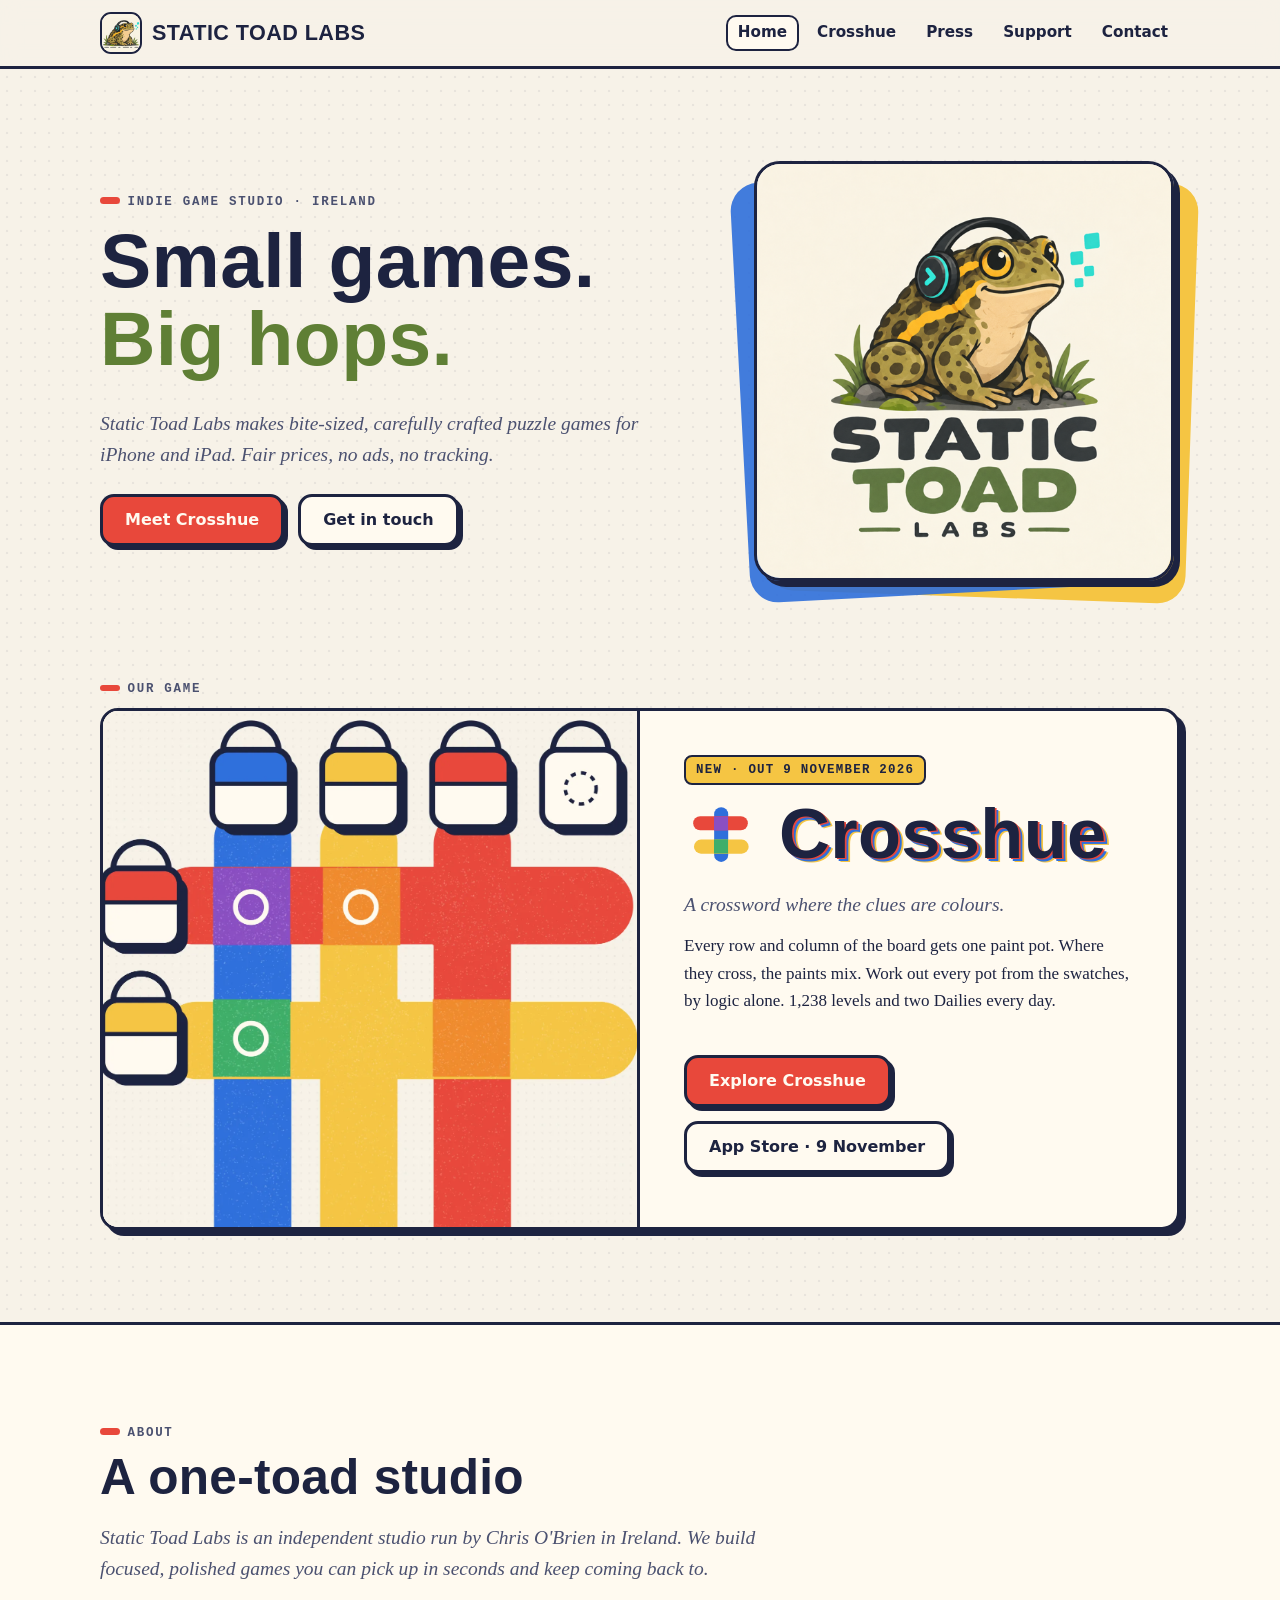
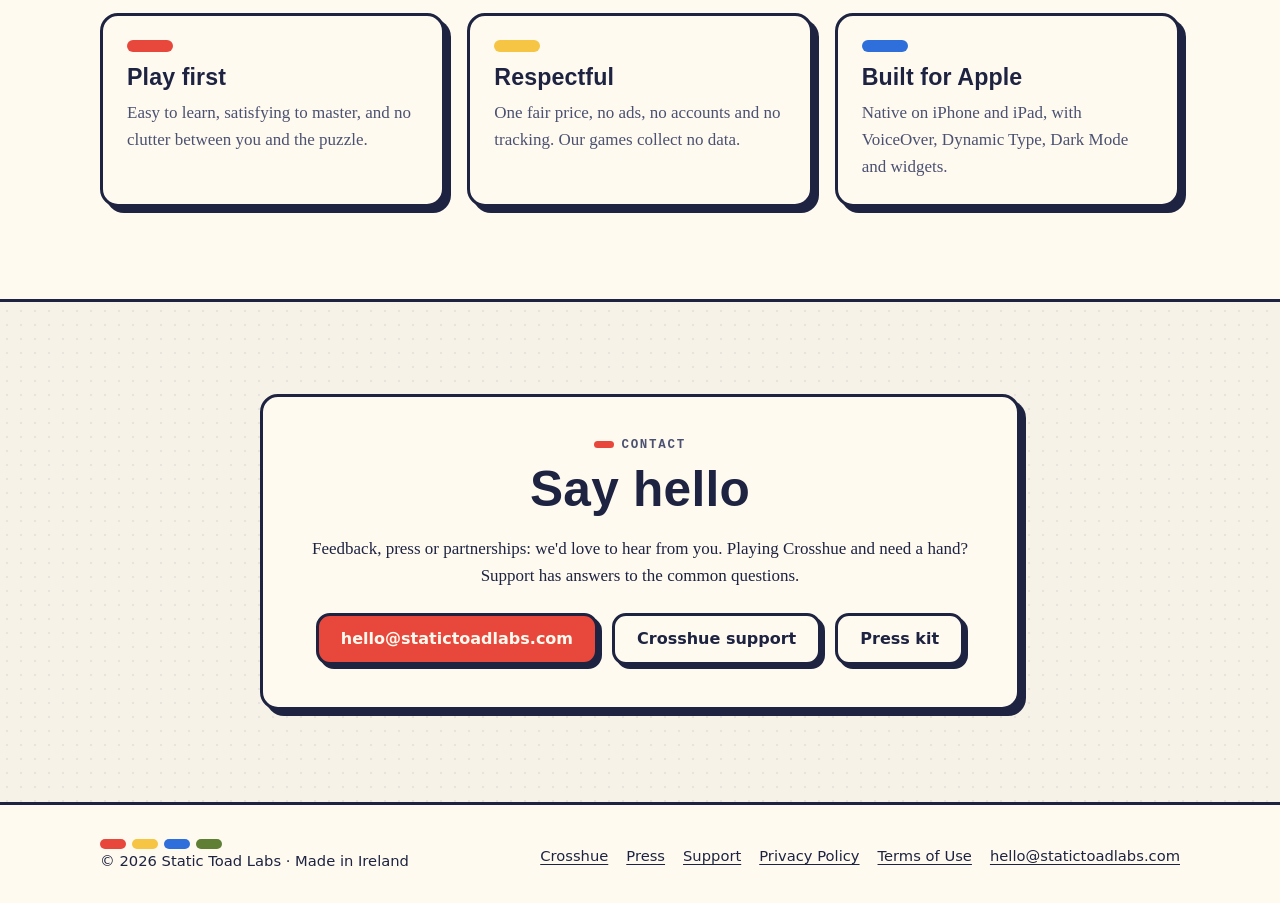
==== index.html @ 6461a708 "Move Crosshue launch date to 9 November 2026. Co-authored-by: Chris O'Brien <Chrisob94@users.noreply" ====
<!doctype html>
<html lang="en-IE">
<head>
<meta charset="utf-8">
<meta name="viewport" content="width=device-width, initial-scale=1">
<title>Static Toad Labs: indie puzzle games from Ireland</title>
<meta name="description" content="Static Toad Labs is an independent iOS game studio from Ireland, making Crosshue, a crossword where the clues are colours.">
<link rel="canonical" href="https://statictoadlabs.com/">
<meta name="theme-color" content="#f7f2e8" media="(prefers-color-scheme: light)">
<meta name="theme-color" content="#181b2c" media="(prefers-color-scheme: dark)">
<meta property="og:type" content="website">
<meta property="og:site_name" content="Static Toad Labs">
<meta property="og:title" content="Static Toad Labs: indie puzzle games from Ireland">
<meta property="og:description" content="Static Toad Labs is an independent iOS game studio from Ireland, making Crosshue, a crossword where the clues are colours.">
<meta property="og:url" content="https://statictoadlabs.com/">
<meta property="og:image" content="https://statictoadlabs.com/assets/img/logo-600.png">
<meta name="twitter:card" content="summary_large_image">
<link rel="icon" href="/favicon.ico" sizes="any">
<link rel="icon" type="image/png" href="/assets/img/favicon-32.png">
<link rel="apple-touch-icon" href="/assets/img/apple-touch-icon.png">
<link rel="stylesheet" href="/assets/site.css">
</head>
<body>
<a class="skip" href="#main">Skip to content</a>
<header class="site-header"><div class="wrap">
<a class="brand" href="/"><img src="/assets/img/icon-512.png" alt="" width="42" height="42">Static Toad Labs</a>
<nav class="nav-links" aria-label="Main"><a href="/" aria-current="page">Home</a><a href="/crosshue/">Crosshue</a><a href="/press/">Press</a><a href="/crosshue/support/">Support</a><a href="/#contact">Contact</a></nav>
<details class="menu"><summary aria-label="Menu">Menu</summary><nav aria-label="Main"><a href="/" aria-current="page">Home</a><a href="/crosshue/">Crosshue</a><a href="/press/">Press</a><a href="/crosshue/support/">Support</a><a href="/#contact">Contact</a></nav></details>
</div></header>
<main id="main">

<section class="hero"><div class="wrap">
<div>
<span class="eyebrow">Indie game studio · Ireland</span>
<h1>Small games.<br><em>Big hops.</em></h1>
<p class="lede">Static Toad Labs makes bite-sized, carefully crafted puzzle games for iPhone and iPad. Fair prices, no ads, no tracking.</p>
<div class="actions"><a class="btn" href="/crosshue/">Meet Crosshue</a><a class="btn alt" href="#contact">Get in touch</a></div>
</div>
<div class="toad-card"><img src="/assets/img/logo-600.png" width="600" height="600" alt="Static Toad Labs logo: a toad wearing headphones"></div>
</div></section>

<section id="games" style="padding-top:0"><div class="wrap">
<span class="eyebrow">Our game</span>
<article class="print feature">
<a class="art" href="/crosshue/" aria-hidden="true" tabindex="-1"><picture><source srcset="/crosshue/img/header.webp" type="image/webp"><img src="/crosshue/img/header.jpg" width="2400" height="1350" alt="" loading="lazy"></picture></a>
<div class="body">
<span class="pill">New · Out 9 November 2026</span>
<h2 class="lockup"><svg class="mark" viewBox="0 0 100 100" aria-hidden="true"><rect x="40.8" y="12.5" width="19" height="74" rx="9.5" fill="#2f6fdb"/><rect x="12.4" y="24.6" width="74" height="19" rx="9.5" fill="#e8483b"/><rect x="13.5" y="56.3" width="74" height="19" rx="9.5" fill="#f5c543"/><rect x="40.6" y="24.9" width="19" height="19" fill="#8a4fc2"/><rect x="40.6" y="56" width="19" height="19" fill="#3fae6a"/></svg><span class="wordmark">Crosshue</span></h2>
<p class="lede" style="margin-bottom:.6em">A crossword where the clues are colours.</p>
<p>Every row and column of the board gets one paint pot. Where they cross, the paints mix. Work out every pot from the swatches, by logic alone. 1,238 levels and two Dailies every day.</p>
<div class="actions"><a class="btn" href="/crosshue/">Explore Crosshue</a><span class="btn store soon" data-appstore>App Store · 9 November</span></div>
</div>
</article>
</div></section>

<section id="about" style="background:var(--sheet);border-block:3px solid var(--line)"><div class="wrap">
<span class="eyebrow">About</span>
<h2>A one-toad studio</h2>
<p class="lede">Static Toad Labs is an independent studio run by Chris O'Brien in Ireland. We build focused, polished games you can pick up in seconds and keep coming back to.</p>
<div class="cards">
<div class="print"><div class="chip" style="background:var(--red)"></div><h3>Play first</h3><p>Easy to learn, satisfying to master, and no clutter between you and the puzzle.</p></div>
<div class="print"><div class="chip" style="background:var(--yellow)"></div><h3>Respectful</h3><p>One fair price, no ads, no accounts and no tracking. Our games collect no data.</p></div>
<div class="print"><div class="chip" style="background:var(--blue)"></div><h3>Built for Apple</h3><p>Native on iPhone and iPad, with VoiceOver, Dynamic Type, Dark Mode and widgets.</p></div>
</div>
</div></section>

<section class="contact" id="contact"><div class="wrap">
<div class="print pad">
<span class="eyebrow">Contact</span>
<h2>Say hello</h2>
<p>Feedback, press or partnerships: we'd love to hear from you. Playing Crosshue and need a hand? Support has answers to the common questions.</p>
<div class="actions"><a class="btn" href="mailto:hello@statictoadlabs.com">hello@statictoadlabs.com</a><a class="btn alt" href="/crosshue/support/">Crosshue support</a><a class="btn alt" href="/press/">Press kit</a></div>
</div>
</div></section>

</main>
<footer class="site-footer"><div class="wrap">
<div><div class="plates" aria-hidden="true"><span style="background:#e8483b"></span><span style="background:#f5c543"></span><span style="background:#2f6fdb"></span><span style="background:#5f7f35"></span></div>
&copy; <span data-year>2026</span> Static Toad Labs &middot; Made in Ireland</div>
<nav aria-label="Footer"><a href="/crosshue/">Crosshue</a><a href="/press/">Press</a><a href="/crosshue/support/">Support</a><a href="/privacy.html">Privacy Policy</a><a href="/terms.html">Terms of Use</a><a href="mailto:hello@statictoadlabs.com">hello@statictoadlabs.com</a></nav>
</div></footer>
<script src="/assets/site.js" defer></script>
</body>
</html>
---- assets/site.css ----
/* Static Toad Labs: one stylesheet for every page.
   A riso print: cream paper with a halftone screen, ink outlines, hard offset shadows, and colour plates
   (Crosshue's red, yellow and blue, plus the toad's green) a little out of register. Night paper follows the
   device's dark mode. No web fonts: Apple devices get Futura Condensed and Charter (the faces Crosshue uses);
   everything else falls back to its own condensed sans and serif. */

:root {
  --paper: #f7f2e8; --sheet: #fffaf0; --text: #1d2340; --muted: #4b5170; --line: #1d2340; --dot: rgba(29, 35, 64, .07);
  --red: #e8483b; --red-text: #c0352a; --yellow: #f5c543; --blue: #2f6fdb; --green: #3fae6a; --purple: #8a4fc2; --orange: #f08a2c;
  --toad: #5f7f35;
  --display: "Futura-CondensedExtraBold", "Futura Condensed ExtraBold", "Avenir Next Condensed", "Roboto Condensed", "Arial Narrow", sans-serif;
  --serif: Charter, "Bitstream Charter", "Sitka Text", Cambria, Georgia, serif;
  --sans: system-ui, -apple-system, "Segoe UI", Roboto, sans-serif;
  --mono: ui-monospace, "SF Mono", Menlo, Consolas, monospace;
  --r: 18px; --shadow: 6px 6px 0 var(--line);
  color-scheme: light dark;
}
@media (prefers-color-scheme: dark) {
  :root {
    --paper: #181b2c; --sheet: #23283f; --text: #eee6d3; --muted: #b9b3a3; --line: #070914; --dot: rgba(238, 230, 211, .05);
    --red-text: #ff7e70; --toad: #9cc46a;
  }
}

* { box-sizing: border-box; }
html { scroll-behavior: smooth; -webkit-text-size-adjust: 100%; }
@media (prefers-reduced-motion: reduce) { html { scroll-behavior: auto; } *, *::before, *::after { transition: none !important; animation: none !important; } }
body {
  margin: 0; min-height: 100vh; display: flex; flex-direction: column;
  background-color: var(--paper);
  background-image: radial-gradient(var(--dot) 1.3px, transparent 1.6px); background-size: 14px 14px;
  color: var(--text); font: 17px/1.6 var(--serif);
}
main { flex: 1; }
img { max-width: 100%; height: auto; display: block; }
a { color: var(--red-text); text-underline-offset: .18em; }
a:hover { text-decoration-thickness: 2px; }
:focus-visible { outline: 3px solid var(--blue); outline-offset: 3px; border-radius: 6px; }
.wrap { max-width: 1120px; margin: 0 auto; padding: 0 20px; }
.narrow { max-width: 760px; }

h1, h2, h3 { font-family: var(--display); font-weight: 800; font-stretch: condensed; line-height: 1.02; margin: 0 0 .4em; letter-spacing: .005em; }
h1 { font-size: clamp(2.6rem, 7vw, 4.8rem); }
h2 { font-size: clamp(2rem, 4.6vw, 3.1rem); }
h3 { font-size: 1.55rem; }
p { margin: 0 0 1em; }
.lede { font-size: 1.22rem; font-style: italic; color: var(--muted); max-width: 36em; }
.eyebrow { display: inline-block; font: 700 .78rem/1 var(--mono); letter-spacing: .14em; text-transform: uppercase; color: var(--muted); margin-bottom: 1em; }
.eyebrow::before { content: ""; display: inline-block; width: 1.6em; height: .55em; margin-right: .6em; background: var(--red); border-radius: 99px; vertical-align: .05em; }
.slug { font: 600 .8rem/1.4 var(--mono); letter-spacing: .06em; text-transform: uppercase; color: var(--muted); }

/* The wordmark, set as Crosshue's title screen sets it: ink over red, blue and yellow plates out of register. */
.wordmark { font-family: var(--display); font-weight: 800; font-stretch: condensed; color: var(--text); line-height: .95;
  text-shadow: .025em .02em 0 var(--red), .05em .04em 0 var(--blue), .075em .06em 0 var(--yellow); }
.lockup { display: flex; align-items: center; gap: .3em; font-size: clamp(3.2rem, 11vw, 6.4rem); margin: 0 0 .25em; }
.lockup .mark { width: 1.05em; height: 1.05em; flex: none; }

/* Header and navigation (a <details> menu on phones, so it needs no script). */
.site-header { position: sticky; top: 0; z-index: 20; background: color-mix(in srgb, var(--paper) 90%, transparent);
  backdrop-filter: blur(10px); -webkit-backdrop-filter: blur(10px); border-bottom: 3px solid var(--line); }
.site-header .wrap { display: flex; align-items: center; justify-content: space-between; min-height: 66px; gap: 16px; }
.brand { display: flex; align-items: center; gap: 10px; color: var(--text); text-decoration: none; font: 800 1.35rem/1 var(--display); font-stretch: condensed; letter-spacing: .02em; text-transform: uppercase; }
.brand img { width: 42px; height: 42px; border-radius: 11px; border: 2px solid var(--line); }
.nav-links { display: flex; gap: 6px; }
.nav-links a { color: var(--text); text-decoration: none; font: 600 .95rem/1 var(--sans); padding: 10px 12px; border-radius: 10px; }
.nav-links a:hover, .nav-links a[aria-current="page"] { background: var(--sheet); box-shadow: inset 0 0 0 2px var(--line); }
.menu { display: none; }
@media (max-width: 760px) {
  .nav-links { display: none; }
  .menu { display: block; position: relative; }
  .menu summary { list-style: none; cursor: pointer; font: 700 .9rem/1 var(--sans); padding: 10px 14px; border: 2px solid var(--line); border-radius: 10px; background: var(--sheet); }
  .menu summary::-webkit-details-marker { display: none; }
  .menu[open] summary { background: var(--yellow); color: #1d2340; }
  .menu nav { position: absolute; right: 0; top: calc(100% + 10px); display: grid; min-width: 210px; padding: 8px;
    background: var(--sheet); border: 3px solid var(--line); border-radius: 14px; box-shadow: var(--shadow); }
  .menu nav a { color: var(--text); text-decoration: none; font: 600 1rem/1 var(--sans); padding: 13px 12px; border-radius: 8px; }
  .menu nav a:hover { background: var(--paper); }
}

/* Buttons. */
.btn { display: inline-flex; align-items: center; gap: .5em; font: 700 1rem/1 var(--sans); text-decoration: none; color: #fffaf0;
  background: var(--red); border: 3px solid var(--line); border-radius: 14px; padding: 15px 22px; box-shadow: 4px 4px 0 var(--line);
  transition: transform .12s, box-shadow .12s; }
.btn:hover { transform: translate(-2px, -2px); box-shadow: 6px 6px 0 var(--line); text-decoration: none; }
.btn:active { transform: translate(2px, 2px); box-shadow: 2px 2px 0 var(--line); }
.btn.alt { background: var(--sheet); color: var(--text); }
.btn.store { background: #000; color: #fff; }
.btn.store.soon { background: var(--sheet); color: var(--text); cursor: default; }
.btn.store.soon:hover { transform: none; box-shadow: 4px 4px 0 var(--line); }
.actions { display: flex; flex-wrap: wrap; gap: 14px; margin: 1.4em 0 .6em; }
.fine { font: .9rem/1.5 var(--sans); color: var(--muted); }

/* Printed cards. */
.print { background: var(--sheet); border: 3px solid var(--line); border-radius: var(--r); box-shadow: var(--shadow); }
.pad { padding: clamp(20px, 3vw, 32px); }
section { padding: clamp(48px, 8vw, 92px) 0; }
.band { height: 22px; border-radius: 99px; margin: 0; }

/* Home: hero. */
.hero .wrap { display: grid; grid-template-columns: 1.15fr .85fr; gap: clamp(28px, 5vw, 64px); align-items: center; }
.hero h1 em { font-style: normal; color: var(--toad); }
.toad-card { position: relative; justify-self: center; width: min(100%, 420px); }
.toad-card::before, .toad-card::after { content: ""; position: absolute; inset: 0; border-radius: 28px; z-index: -1; }
.toad-card::before { background: var(--yellow); transform: translate(18px, 16px) rotate(2deg); }
.toad-card::after { background: var(--blue); transform: translate(-14px, 12px) rotate(-3deg); opacity: .9; }
.toad-card img { border-radius: 26px; border: 3px solid var(--line); box-shadow: var(--shadow); }
@media (max-width: 820px) { .hero .wrap { grid-template-columns: 1fr; } .toad-card { width: min(78%, 360px); } }

/* Home: the featured game. */
.feature { overflow: hidden; display: grid; grid-template-columns: 1fr 1fr; }
.feature .art { background: #f7f2e8; border-right: 3px solid var(--line); }
.feature .art img { width: 100%; height: 100%; object-fit: cover; object-position: 50% 30%; aspect-ratio: 16 / 11; }
.feature .body { padding: clamp(24px, 4vw, 44px); display: flex; flex-direction: column; justify-content: center; }
.feature .lockup { font-size: clamp(2.8rem, 6vw, 4.4rem); }
.pill { display: inline-block; font: 700 .78rem/1 var(--mono); letter-spacing: .1em; text-transform: uppercase; padding: 7px 10px;
  background: var(--yellow); color: #1d2340; border: 2px solid var(--line); border-radius: 8px; margin-bottom: 1em; align-self: flex-start; }
@media (max-width: 820px) { .feature { grid-template-columns: 1fr; } .feature .art { border-right: 0; border-bottom: 3px solid var(--line); } }

.cards { display: grid; grid-template-columns: repeat(3, 1fr); gap: 22px; margin-top: 28px; }
.cards .print { padding: 24px; }
.cards h3 { font-size: 1.45rem; }
.cards p { margin: 0; color: var(--muted); }
.cards .chip { width: 46px; height: 12px; border-radius: 99px; margin-bottom: 14px; }
@media (max-width: 820px) { .cards { grid-template-columns: 1fr; } }

.contact { text-align: center; }
.contact .print { max-width: 760px; margin: 0 auto; }
.contact .actions { justify-content: center; }

/* Crosshue page. */
.game-hero { padding-bottom: 24px; }
.game-hero .tagline { font: italic 1.5rem/1.35 var(--serif); margin: 0 0 .3em; }
.phones-art { margin-top: 26px; overflow: hidden; }
.phones-art img { width: 100%; aspect-ratio: 16 / 9; object-fit: cover; }
.steps { display: grid; grid-template-columns: repeat(3, 1fr); gap: 22px; counter-reset: step; margin-top: 30px; }
.steps .print { padding: 24px; position: relative; }
.steps .print::before { counter-increment: step; content: counter(step); position: absolute; top: -18px; left: 20px; width: 36px; height: 36px;
  display: grid; place-items: center; font: 800 1.2rem/1 var(--display); background: var(--yellow); color: #1d2340; border: 3px solid var(--line); border-radius: 50%; }
.steps svg { width: 100%; height: 120px; margin: 6px 0 12px; }
@media (max-width: 820px) { .steps { grid-template-columns: 1fr; gap: 34px; } }
.mixes { display: flex; flex-wrap: wrap; gap: 10px; margin: 16px 0 0; padding: 0; list-style: none; }
.mixes li { display: inline-flex; align-items: center; gap: 6px; font: 600 .85rem/1 var(--sans); padding: 8px 12px; background: var(--sheet); border: 2px solid var(--line); border-radius: 99px; }
.dot { width: 14px; height: 14px; border-radius: 50%; border: 2px solid var(--line); display: inline-block; }
.sq { width: 14px; height: 14px; border-radius: 3px; border: 2px solid var(--line); display: inline-block; }

.gallery { display: grid; grid-auto-flow: column; grid-auto-columns: clamp(200px, 26vw, 250px); gap: 22px; overflow-x: auto;
  scroll-snap-type: x mandatory; padding: 6px 20px 26px; margin: 26px auto 0; max-width: 1120px; scrollbar-width: thin; }
.gallery figure { margin: 0; scroll-snap-align: center; }
.phone { border: 5px solid var(--line); border-radius: 30px; overflow: hidden; background: var(--line); box-shadow: 5px 5px 0 color-mix(in srgb, var(--line) 35%, transparent); }
.phone img { width: 100%; aspect-ratio: 1320 / 2868; object-fit: cover; }
.gallery figcaption { font: 600 .9rem/1.4 var(--sans); margin-top: 12px; color: var(--muted); }
.gallery figcaption b { display: block; color: var(--text); }

.split { display: grid; grid-template-columns: 1fr 1fr; gap: clamp(28px, 5vw, 60px); align-items: center; }
.split.flip > :first-child { order: 2; }
.split .phone { max-width: 290px; justify-self: center; transform: rotate(-2deg); }
.split.flip .phone { transform: rotate(2deg); }
@media (max-width: 820px) { .split { grid-template-columns: 1fr; } .split.flip > :first-child { order: 0; } .split .phone { max-width: 240px; } }
.ticks { list-style: none; padding: 0; margin: 0; }
.ticks li { position: relative; padding-left: 34px; margin: 0 0 .7em; }
.ticks li::before { content: ""; position: absolute; left: 0; top: .28em; width: 20px; height: 20px; border-radius: 50%; border: 3px solid var(--line); background: var(--green); }
.ticks li:nth-child(3n+2)::before { background: var(--blue); }
.ticks li:nth-child(3n)::before { background: var(--yellow); }

.worlds { display: flex; flex-wrap: wrap; gap: 8px; margin: 14px 0 22px; padding: 0; list-style: none; }
.worlds li { font: 600 .85rem/1 var(--sans); padding: 8px 11px; background: var(--sheet); border: 2px solid var(--line); border-radius: 9px; }
.worlds li:nth-child(4n+1) { box-shadow: inset 0 -4px 0 var(--red); }
.worlds li:nth-child(4n+2) { box-shadow: inset 0 -4px 0 var(--yellow); }
.worlds li:nth-child(4n+3) { box-shadow: inset 0 -4px 0 var(--blue); }
.worlds li:nth-child(4n) { box-shadow: inset 0 -4px 0 var(--green); }

.plans { display: grid; grid-template-columns: 1fr 1fr; gap: 24px; margin-top: 28px; }
.plans .print { padding: 28px; }
.plans .price { font: 800 2.6rem/1 var(--display); margin: .1em 0 .3em; }
.plans .pro { background: color-mix(in srgb, var(--yellow) 22%, var(--sheet)); }
@media (max-width: 820px) { .plans { grid-template-columns: 1fr; } }

/* FAQ (support and the game page). */
.faq details { background: var(--sheet); border: 3px solid var(--line); border-radius: 14px; margin: 0 0 14px; box-shadow: 4px 4px 0 var(--line); }
.faq summary { cursor: pointer; list-style: none; padding: 18px 52px 18px 20px; font: 700 1.05rem/1.35 var(--sans); position: relative; }
.faq summary::-webkit-details-marker { display: none; }
.faq summary::after { content: "+"; position: absolute; right: 18px; top: 50%; transform: translateY(-50%); width: 26px; height: 26px; display: grid; place-items: center;
  font: 800 1.1rem/1 var(--sans); border: 2px solid var(--line); border-radius: 50%; background: var(--yellow); color: #1d2340; }
.faq details[open] summary::after { content: "–"; background: var(--blue); color: #fff; }
.faq details > div { padding: 0 20px 18px; }
.faq details > div p:last-child { margin: 0; }

/* Legal and press: readable long text. */
.doc { padding-top: clamp(36px, 6vw, 64px); }
.doc h1 { font-size: clamp(2.4rem, 6vw, 3.6rem); }
.doc h2 { font-size: 1.7rem; margin-top: 1.6em; }
.doc table { width: 100%; border-collapse: collapse; margin: 1em 0 1.6em; font: .92rem/1.45 var(--sans); background: var(--sheet); border: 3px solid var(--line); border-radius: 12px; overflow: hidden; display: block; overflow-x: auto; }
.doc th, .doc td { text-align: left; vertical-align: top; padding: 10px 12px; border-bottom: 1px solid color-mix(in srgb, var(--line) 25%, transparent); }
.doc th { background: color-mix(in srgb, var(--yellow) 30%, var(--sheet)); }
.doc li { margin-bottom: .5em; }
.facts { display: grid; grid-template-columns: max-content 1fr; gap: 0; margin: 0; font: .98rem/1.45 var(--sans); }
.facts dt, .facts dd { margin: 0; padding: 11px 14px; border-bottom: 1px solid color-mix(in srgb, var(--line) 22%, transparent); }
.facts dt { font-weight: 700; }
@media (max-width: 560px) { .facts { grid-template-columns: 1fr; } .facts dt { border-bottom: 0; padding-bottom: 0; } }
.assets { display: grid; grid-template-columns: repeat(auto-fill, minmax(220px, 1fr)); gap: 20px; margin: 22px 0; }
.assets figure { margin: 0; }
.assets .thumb { aspect-ratio: 4 / 3; display: grid; place-items: center; background: #f7f2e8; border: 3px solid var(--line); border-radius: 14px; overflow: hidden; padding: 14px; }
.assets .thumb img { max-height: 100%; object-fit: contain; }
.assets figcaption { font: .88rem/1.4 var(--sans); margin-top: 8px; }
blockquote { margin: 0 0 1.2em; padding: 16px 20px; background: var(--sheet); border-left: 8px solid var(--red); border-radius: 0 12px 12px 0; }

/* 404. */
.lost { text-align: center; padding: 14vh 0; }
.lost .blank { width: 180px; height: 180px; margin: 0 auto 28px; border: 3px dashed var(--line); border-radius: 26px; display: grid; place-items: center; font: 800 4rem/1 var(--display); }

/* Footer. */
.site-footer { border-top: 3px solid var(--line); background: var(--sheet); padding: 34px 0; font: .92rem/1.6 var(--sans); }
.site-footer .wrap { display: flex; flex-wrap: wrap; gap: 14px 28px; justify-content: space-between; align-items: center; }
.site-footer nav { display: flex; flex-wrap: wrap; gap: 6px 18px; }
.site-footer a { color: var(--text); }
.plates { display: flex; gap: 6px; }
.plates span { width: 26px; height: 10px; border-radius: 99px; }
.skip { position: absolute; left: -999px; }
.skip:focus { left: 12px; top: 12px; z-index: 50; background: var(--sheet); padding: 10px 14px; border: 3px solid var(--line); border-radius: 10px; }
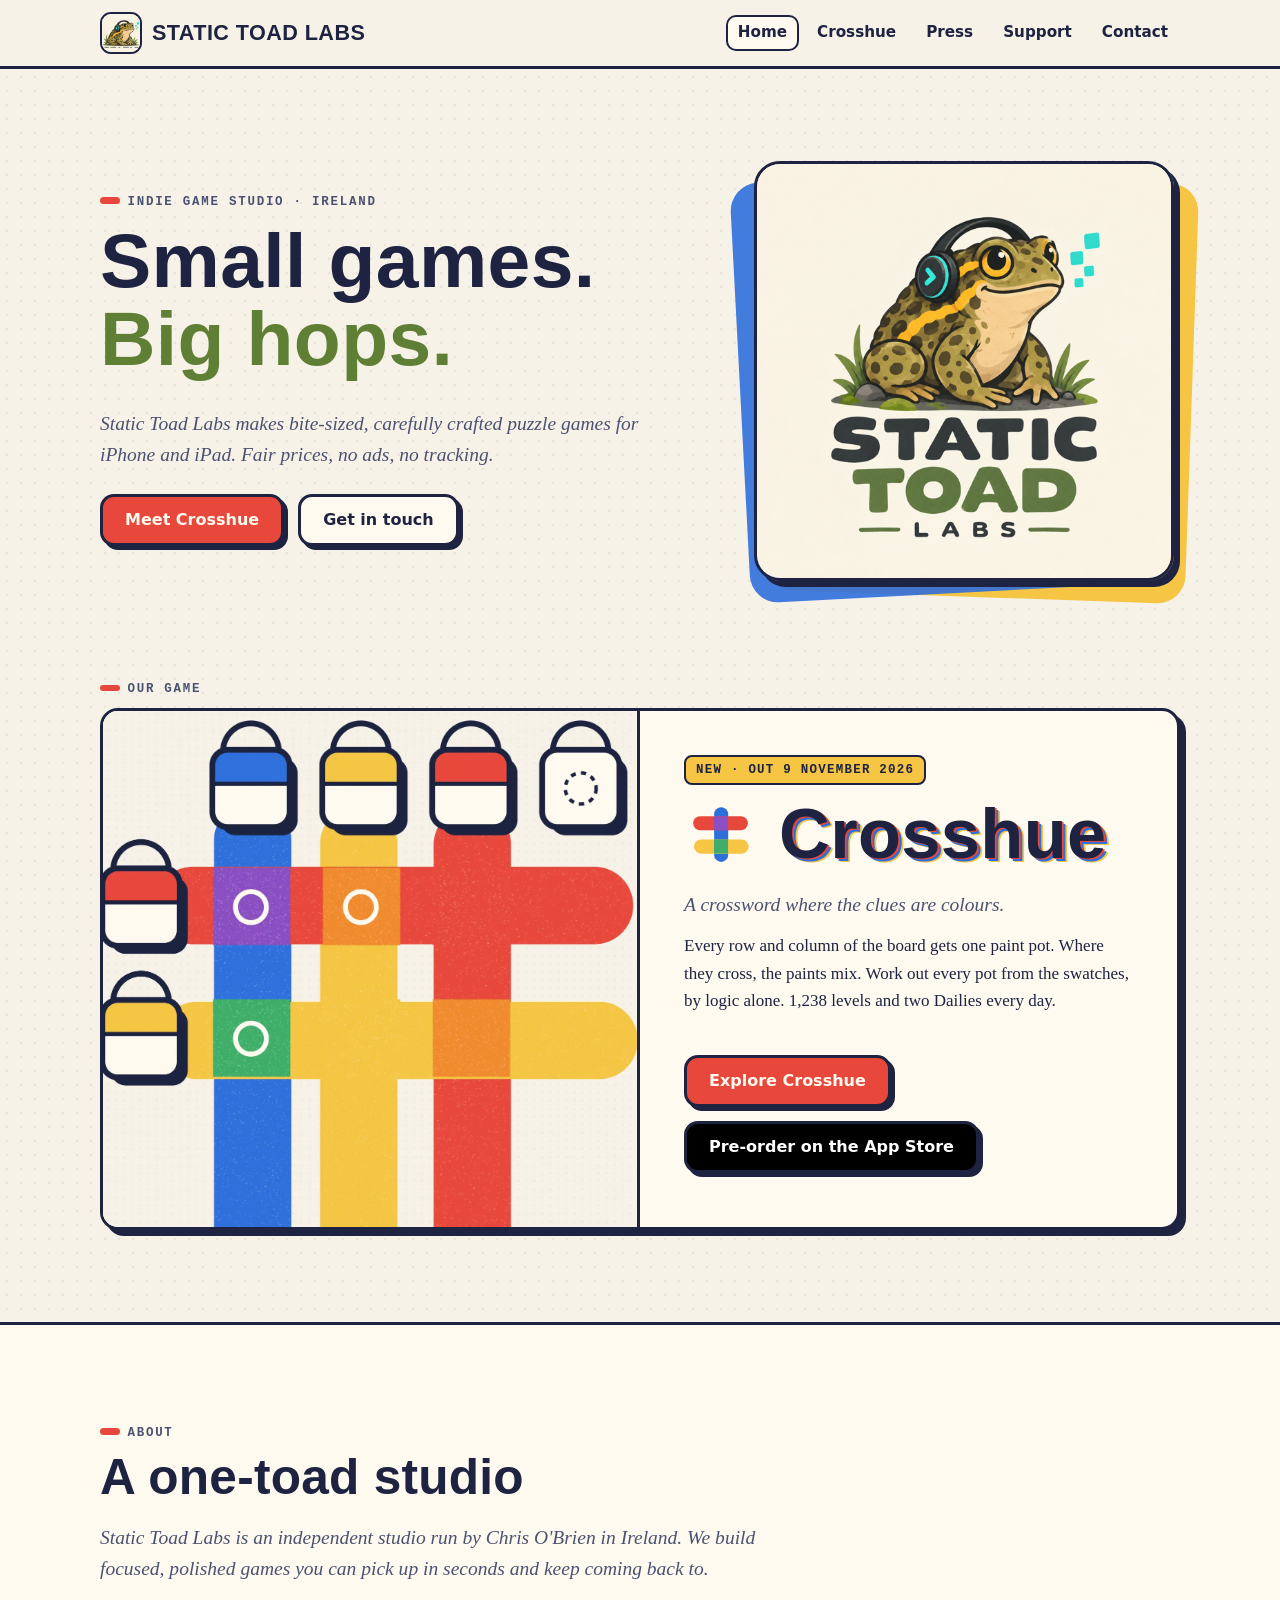
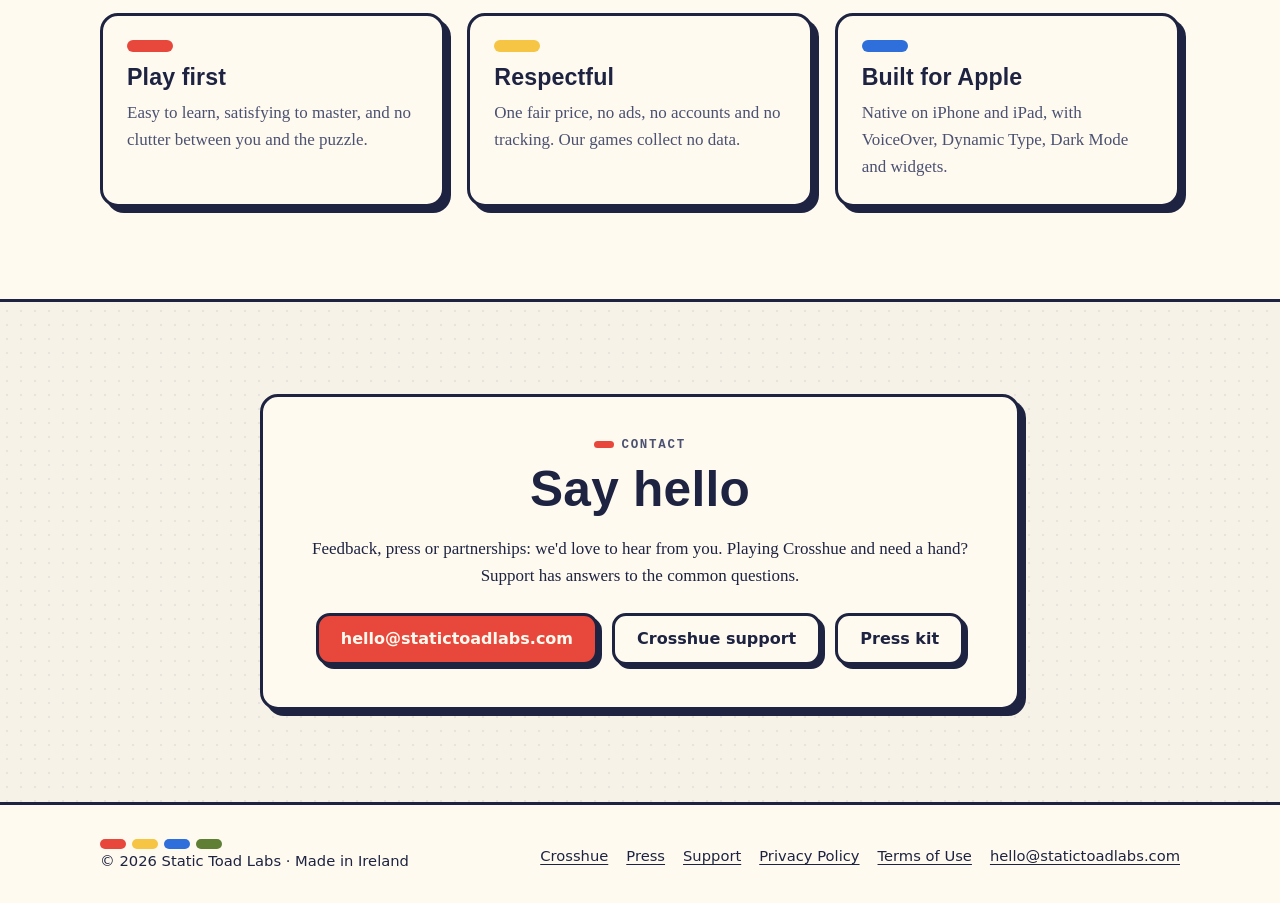
==== commit ac7b6f5e: "Link Crosshue pre-order buttons to the App Store. The homepage, game page and press kit now point at" ====
--- a/index.html
+++ b/index.html
@@ -48,7 +48,7 @@
 <h2 class="lockup"><svg class="mark" viewBox="0 0 100 100" aria-hidden="true"><rect x="40.8" y="12.5" width="19" height="74" rx="9.5" fill="#2f6fdb"/><rect x="12.4" y="24.6" width="74" height="19" rx="9.5" fill="#e8483b"/><rect x="13.5" y="56.3" width="74" height="19" rx="9.5" fill="#f5c543"/><rect x="40.6" y="24.9" width="19" height="19" fill="#8a4fc2"/><rect x="40.6" y="56" width="19" height="19" fill="#3fae6a"/></svg><span class="wordmark">Crosshue</span></h2>
 <p class="lede" style="margin-bottom:.6em">A crossword where the clues are colours.</p>
 <p>Every row and column of the board gets one paint pot. Where they cross, the paints mix. Work out every pot from the swatches, by logic alone. 1,238 levels and two Dailies every day.</p>
-<div class="actions"><a class="btn" href="/crosshue/">Explore Crosshue</a><span class="btn store soon" data-appstore>App Store · 9 November</span></div>
+<div class="actions"><a class="btn" href="/crosshue/">Explore Crosshue</a><a class="btn store" href="https://apps.apple.com/app/id6823928916" rel="noopener">Pre-order on the App Store</a></div>
 </div>
 </article>
 </div></section>
--- a/assets/site.css
+++ b/assets/site.css
@@ -85,8 +85,6 @@
 .btn:active { transform: translate(2px, 2px); box-shadow: 2px 2px 0 var(--line); }
 .btn.alt { background: var(--sheet); color: var(--text); }
 .btn.store { background: #000; color: #fff; }
-.btn.store.soon { background: var(--sheet); color: var(--text); cursor: default; }
-.btn.store.soon:hover { transform: none; box-shadow: 4px 4px 0 var(--line); }
 .actions { display: flex; flex-wrap: wrap; gap: 14px; margin: 1.4em 0 .6em; }
 .fine { font: .9rem/1.5 var(--sans); color: var(--muted); }
 
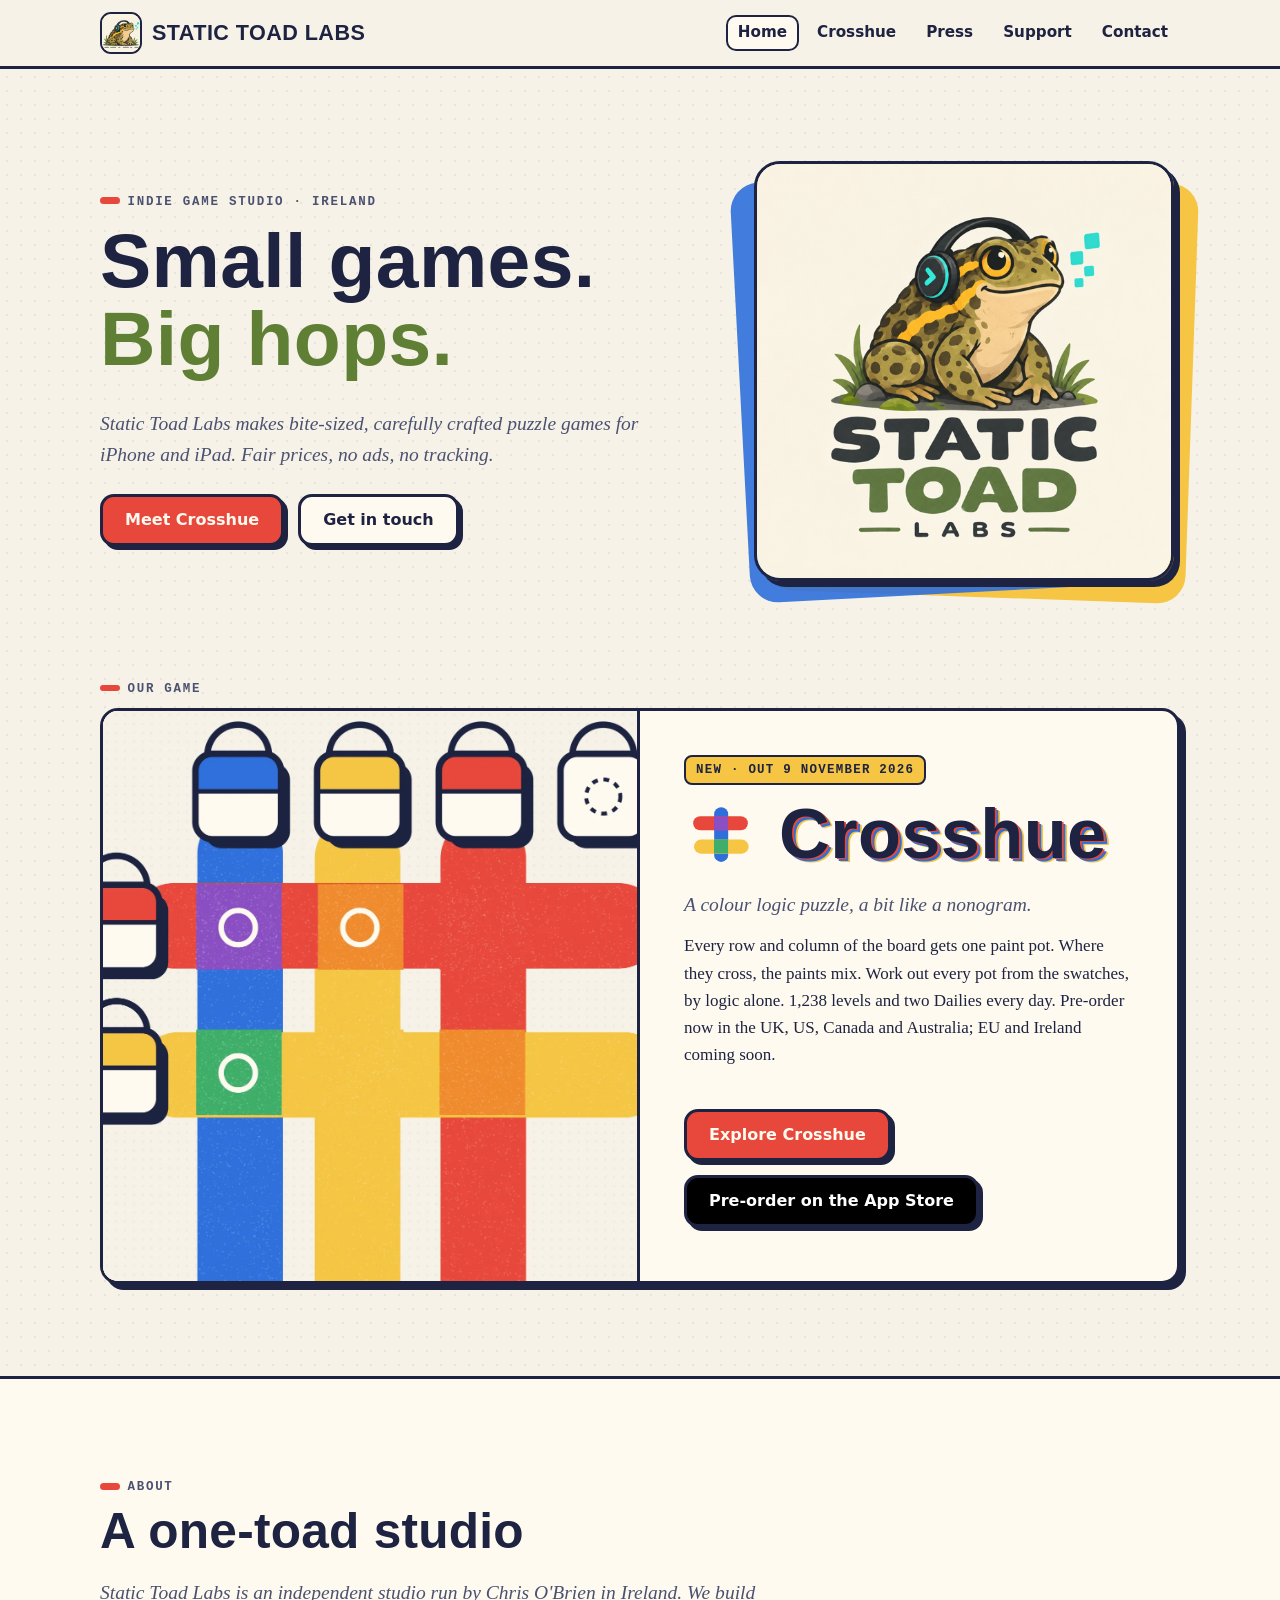
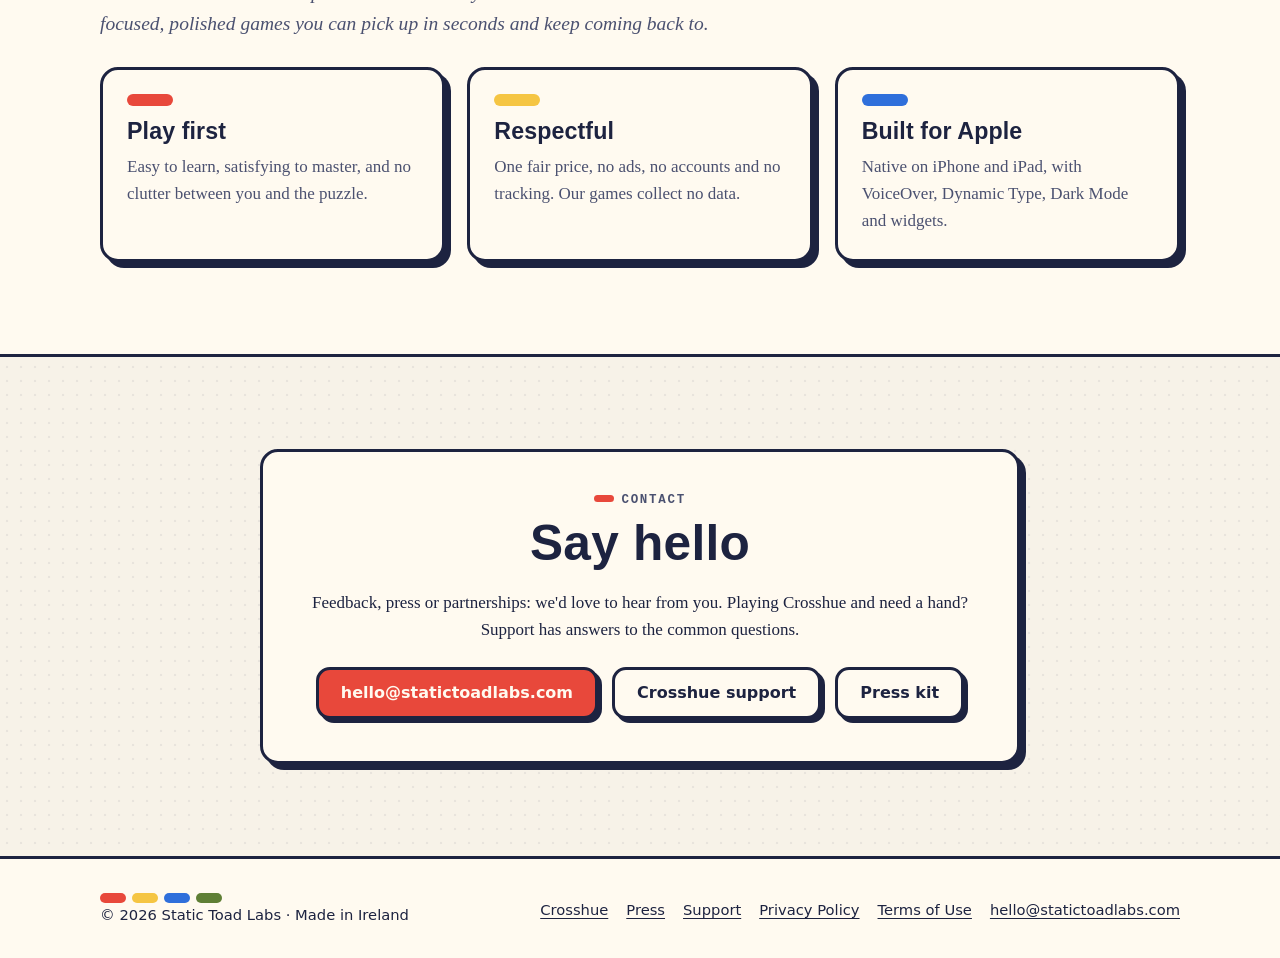
==== commit c519c635: "Site: colour-logic framing and accurate availability on home and Crosshue pages" ====
--- a/index.html
+++ b/index.html
@@ -4,14 +4,14 @@
 <meta charset="utf-8">
 <meta name="viewport" content="width=device-width, initial-scale=1">
 <title>Static Toad Labs: indie puzzle games from Ireland</title>
-<meta name="description" content="Static Toad Labs is an independent iOS game studio from Ireland, making Crosshue, a crossword where the clues are colours.">
+<meta name="description" content="Static Toad Labs is an independent iOS game studio from Ireland, making Crosshue, a colour logic puzzle a bit like a nonogram.">
 <link rel="canonical" href="https://statictoadlabs.com/">
 <meta name="theme-color" content="#f7f2e8" media="(prefers-color-scheme: light)">
 <meta name="theme-color" content="#181b2c" media="(prefers-color-scheme: dark)">
 <meta property="og:type" content="website">
 <meta property="og:site_name" content="Static Toad Labs">
 <meta property="og:title" content="Static Toad Labs: indie puzzle games from Ireland">
-<meta property="og:description" content="Static Toad Labs is an independent iOS game studio from Ireland, making Crosshue, a crossword where the clues are colours.">
+<meta property="og:description" content="Static Toad Labs is an independent iOS game studio from Ireland, making Crosshue, a colour logic puzzle a bit like a nonogram.">
 <meta property="og:url" content="https://statictoadlabs.com/">
 <meta property="og:image" content="https://statictoadlabs.com/assets/img/logo-600.png">
 <meta name="twitter:card" content="summary_large_image">
@@ -46,8 +46,8 @@
 <div class="body">
 <span class="pill">New · Out 9 November 2026</span>
 <h2 class="lockup"><svg class="mark" viewBox="0 0 100 100" aria-hidden="true"><rect x="40.8" y="12.5" width="19" height="74" rx="9.5" fill="#2f6fdb"/><rect x="12.4" y="24.6" width="74" height="19" rx="9.5" fill="#e8483b"/><rect x="13.5" y="56.3" width="74" height="19" rx="9.5" fill="#f5c543"/><rect x="40.6" y="24.9" width="19" height="19" fill="#8a4fc2"/><rect x="40.6" y="56" width="19" height="19" fill="#3fae6a"/></svg><span class="wordmark">Crosshue</span></h2>
-<p class="lede" style="margin-bottom:.6em">A crossword where the clues are colours.</p>
-<p>Every row and column of the board gets one paint pot. Where they cross, the paints mix. Work out every pot from the swatches, by logic alone. 1,238 levels and two Dailies every day.</p>
+<p class="lede" style="margin-bottom:.6em">A colour logic puzzle, a bit like a nonogram.</p>
+<p>Every row and column of the board gets one paint pot. Where they cross, the paints mix. Work out every pot from the swatches, by logic alone. 1,238 levels and two Dailies every day. Pre-order now in the UK, US, Canada and Australia; EU and Ireland coming soon.</p>
 <div class="actions"><a class="btn" href="/crosshue/">Explore Crosshue</a><a class="btn store" href="https://apps.apple.com/app/id6823928916" rel="noopener">Pre-order on the App Store</a></div>
 </div>
 </article>
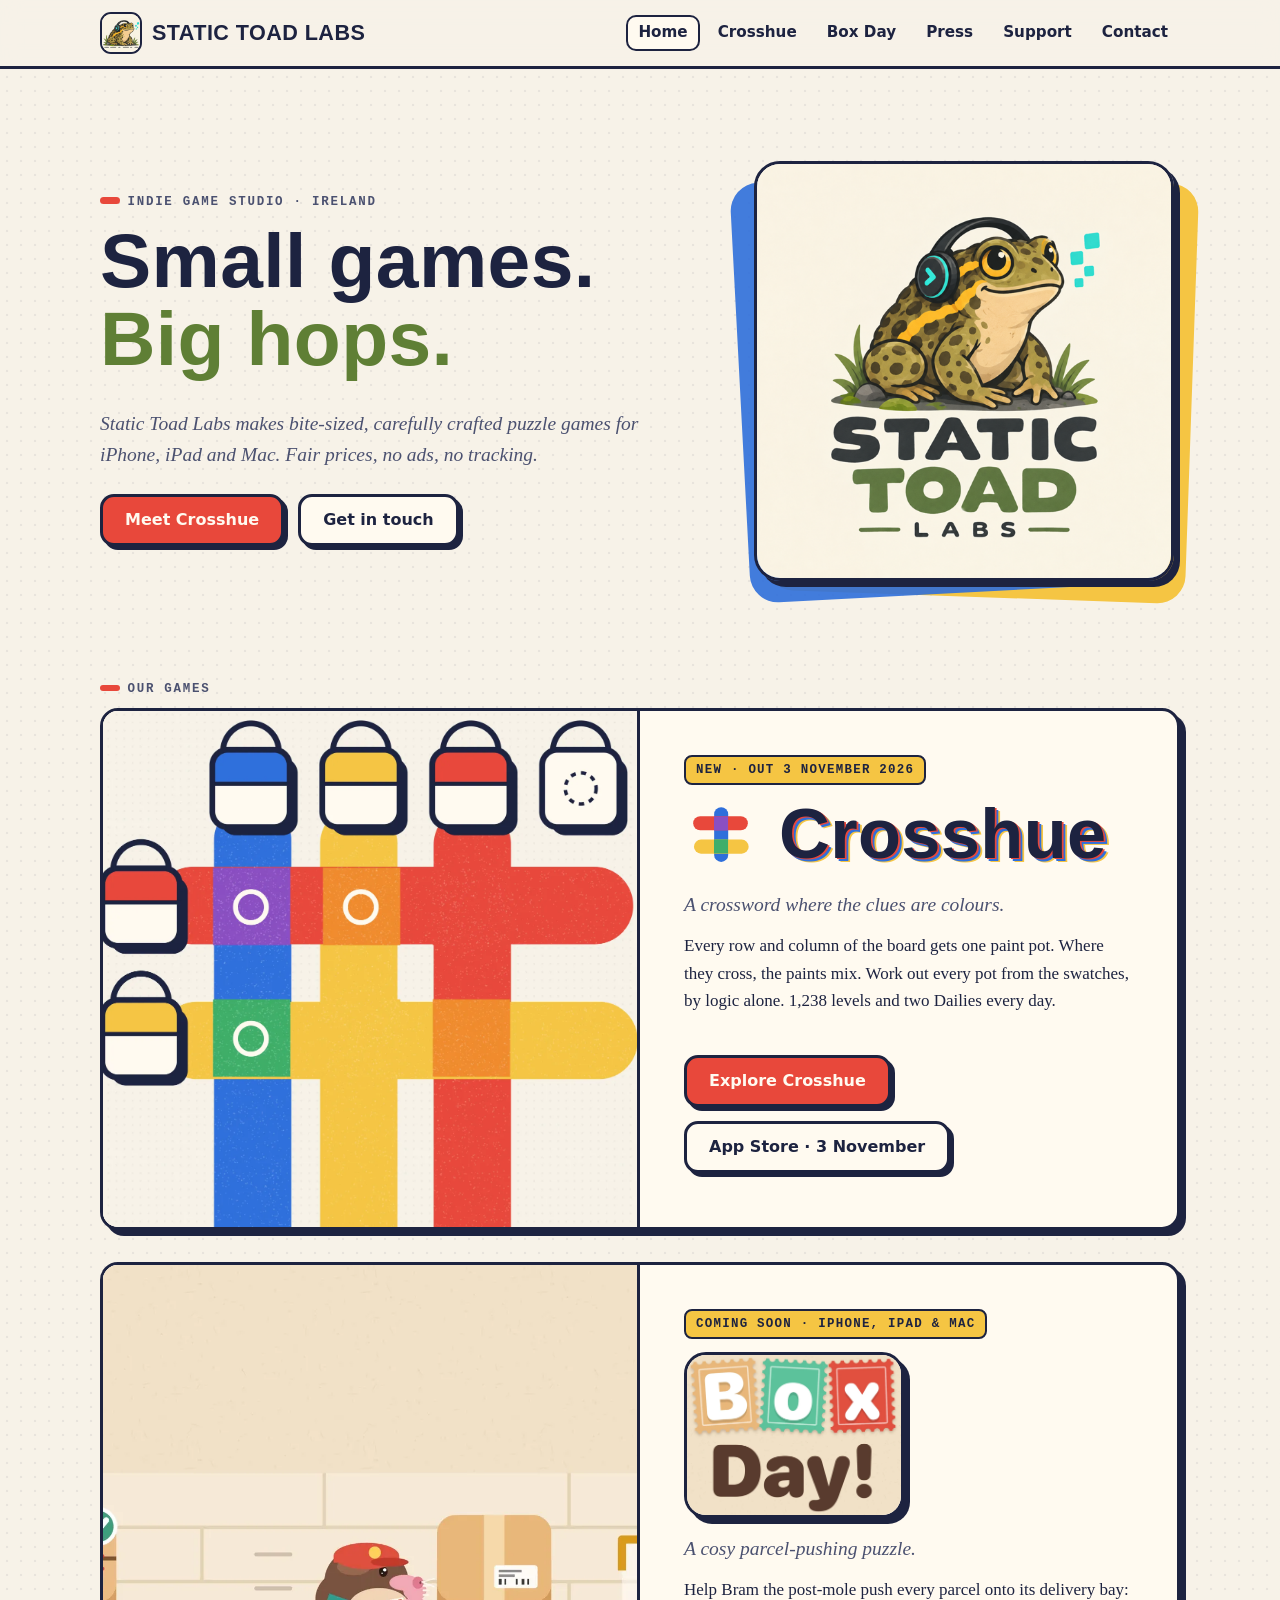
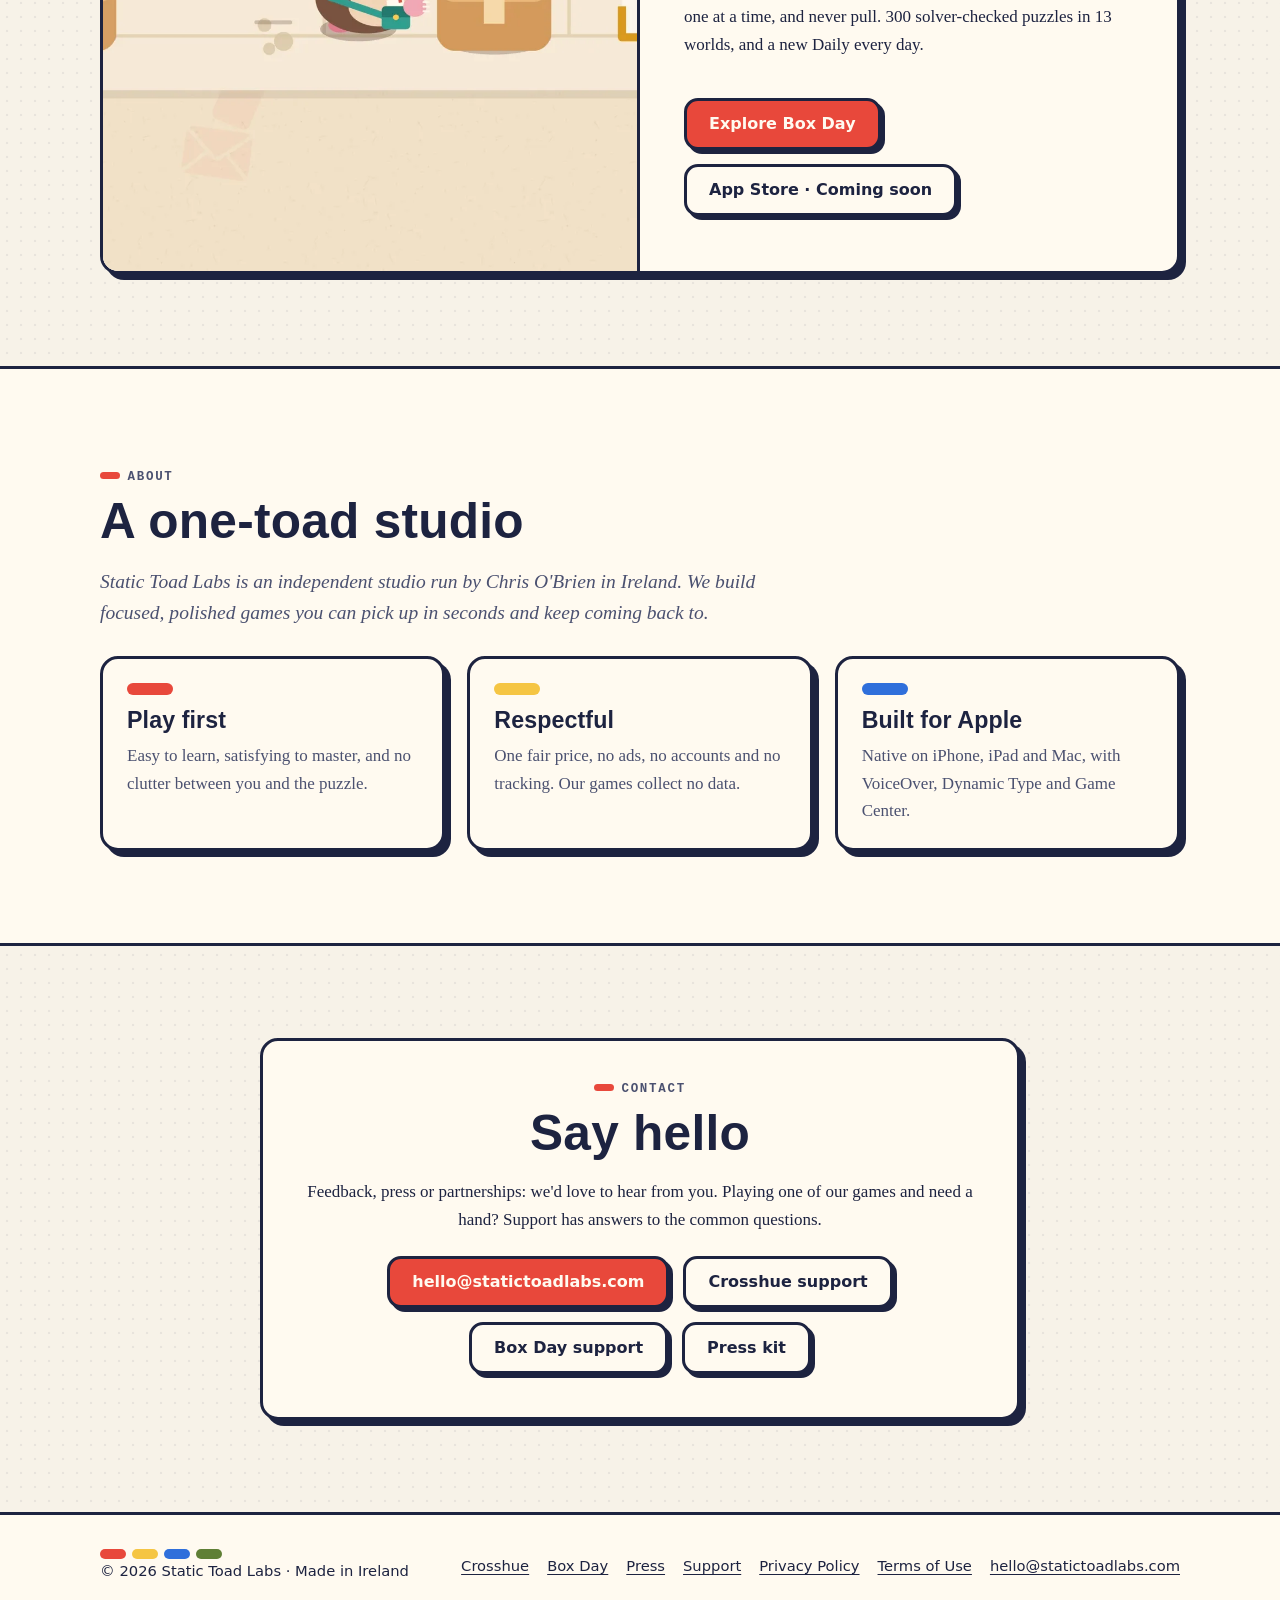
==== commit a22883e0: "Add Box Day game page and Chris's 28 Oct site updates (from Mac snapshot)" ====
--- a/index.html
+++ b/index.html
@@ -4,14 +4,14 @@
 <meta charset="utf-8">
 <meta name="viewport" content="width=device-width, initial-scale=1">
 <title>Static Toad Labs: indie puzzle games from Ireland</title>
-<meta name="description" content="Static Toad Labs is an independent iOS game studio from Ireland, making Crosshue, a colour logic puzzle a bit like a nonogram.">
+<meta name="description" content="Static Toad Labs is an independent iOS game studio from Ireland, making Crosshue, a crossword where the clues are colours, and Box Day!, a cosy parcel-pushing puzzle.">
 <link rel="canonical" href="https://statictoadlabs.com/">
 <meta name="theme-color" content="#f7f2e8" media="(prefers-color-scheme: light)">
 <meta name="theme-color" content="#181b2c" media="(prefers-color-scheme: dark)">
 <meta property="og:type" content="website">
 <meta property="og:site_name" content="Static Toad Labs">
 <meta property="og:title" content="Static Toad Labs: indie puzzle games from Ireland">
-<meta property="og:description" content="Static Toad Labs is an independent iOS game studio from Ireland, making Crosshue, a colour logic puzzle a bit like a nonogram.">
+<meta property="og:description" content="Static Toad Labs is an independent iOS game studio from Ireland, making Crosshue, a crossword where the clues are colours, and Box Day!, a cosy parcel-pushing puzzle.">
 <meta property="og:url" content="https://statictoadlabs.com/">
 <meta property="og:image" content="https://statictoadlabs.com/assets/img/logo-600.png">
 <meta name="twitter:card" content="summary_large_image">
@@ -24,8 +24,8 @@
 <a class="skip" href="#main">Skip to content</a>
 <header class="site-header"><div class="wrap">
 <a class="brand" href="/"><img src="/assets/img/icon-512.png" alt="" width="42" height="42">Static Toad Labs</a>
-<nav class="nav-links" aria-label="Main"><a href="/" aria-current="page">Home</a><a href="/crosshue/">Crosshue</a><a href="/press/">Press</a><a href="/crosshue/support/">Support</a><a href="/#contact">Contact</a></nav>
-<details class="menu"><summary aria-label="Menu">Menu</summary><nav aria-label="Main"><a href="/" aria-current="page">Home</a><a href="/crosshue/">Crosshue</a><a href="/press/">Press</a><a href="/crosshue/support/">Support</a><a href="/#contact">Contact</a></nav></details>
+<nav class="nav-links" aria-label="Main"><a href="/" aria-current="page">Home</a><a href="/crosshue/">Crosshue</a><a href="/boxday/">Box Day</a><a href="/press/">Press</a><a href="/crosshue/support/">Support</a><a href="/#contact">Contact</a></nav>
+<details class="menu"><summary aria-label="Menu">Menu</summary><nav aria-label="Main"><a href="/" aria-current="page">Home</a><a href="/crosshue/">Crosshue</a><a href="/boxday/">Box Day</a><a href="/press/">Press</a><a href="/crosshue/support/">Support</a><a href="/#contact">Contact</a></nav></details>
 </div></header>
 <main id="main">
 
@@ -33,22 +33,32 @@
 <div>
 <span class="eyebrow">Indie game studio · Ireland</span>
 <h1>Small games.<br><em>Big hops.</em></h1>
-<p class="lede">Static Toad Labs makes bite-sized, carefully crafted puzzle games for iPhone and iPad. Fair prices, no ads, no tracking.</p>
+<p class="lede">Static Toad Labs makes bite-sized, carefully crafted puzzle games for iPhone, iPad and Mac. Fair prices, no ads, no tracking.</p>
 <div class="actions"><a class="btn" href="/crosshue/">Meet Crosshue</a><a class="btn alt" href="#contact">Get in touch</a></div>
 </div>
 <div class="toad-card"><img src="/assets/img/logo-600.png" width="600" height="600" alt="Static Toad Labs logo: a toad wearing headphones"></div>
 </div></section>
 
 <section id="games" style="padding-top:0"><div class="wrap">
-<span class="eyebrow">Our game</span>
+<span class="eyebrow">Our games</span>
 <article class="print feature">
 <a class="art" href="/crosshue/" aria-hidden="true" tabindex="-1"><picture><source srcset="/crosshue/img/header.webp" type="image/webp"><img src="/crosshue/img/header.jpg" width="2400" height="1350" alt="" loading="lazy"></picture></a>
 <div class="body">
-<span class="pill">New · Out 9 November 2026</span>
+<span class="pill">New · Out 3 November 2026</span>
 <h2 class="lockup"><svg class="mark" viewBox="0 0 100 100" aria-hidden="true"><rect x="40.8" y="12.5" width="19" height="74" rx="9.5" fill="#2f6fdb"/><rect x="12.4" y="24.6" width="74" height="19" rx="9.5" fill="#e8483b"/><rect x="13.5" y="56.3" width="74" height="19" rx="9.5" fill="#f5c543"/><rect x="40.6" y="24.9" width="19" height="19" fill="#8a4fc2"/><rect x="40.6" y="56" width="19" height="19" fill="#3fae6a"/></svg><span class="wordmark">Crosshue</span></h2>
-<p class="lede" style="margin-bottom:.6em">A colour logic puzzle, a bit like a nonogram.</p>
-<p>Every row and column of the board gets one paint pot. Where they cross, the paints mix. Work out every pot from the swatches, by logic alone. 1,238 levels and two Dailies every day. Pre-order now in the UK, US, Canada and Australia; EU and Ireland coming soon.</p>
-<div class="actions"><a class="btn" href="/crosshue/">Explore Crosshue</a><a class="btn store" href="https://apps.apple.com/app/id6823928916" rel="noopener">Pre-order on the App Store</a></div>
+<p class="lede" style="margin-bottom:.6em">A crossword where the clues are colours.</p>
+<p>Every row and column of the board gets one paint pot. Where they cross, the paints mix. Work out every pot from the swatches, by logic alone. 1,238 levels and two Dailies every day.</p>
+<div class="actions"><a class="btn" href="/crosshue/">Explore Crosshue</a><span class="btn store soon" data-appstore>App Store · 3 November</span></div>
+</div>
+</article>
+<article class="print feature" style="margin-top:32px">
+<a class="art" href="/boxday/" aria-hidden="true" tabindex="-1"><picture><source srcset="/boxday/img/card.webp" type="image/webp"><img src="/boxday/img/card.jpg" width="1600" height="1100" alt="" loading="lazy" style="object-position:50% 50%"></picture></a>
+<div class="body">
+<span class="pill">Coming soon · iPhone, iPad &amp; Mac</span>
+<h2 class="bd-logo"><picture><source srcset="/boxday/img/logo.webp" type="image/webp"><img src="/boxday/img/logo.png" width="900" height="675" alt="Box Day!" loading="lazy"></picture></h2>
+<p class="lede" style="margin-bottom:.6em">A cosy parcel-pushing puzzle.</p>
+<p>Help Bram the post-mole push every parcel onto its delivery bay: one at a time, and never pull. 300 solver-checked puzzles in 13 worlds, and a new Daily every day.</p>
+<div class="actions"><a class="btn" href="/boxday/">Explore Box Day</a><span class="btn store soon" data-boxday-appstore>App Store · Coming soon</span></div>
 </div>
 </article>
 </div></section>
@@ -60,7 +70,7 @@
 <div class="cards">
 <div class="print"><div class="chip" style="background:var(--red)"></div><h3>Play first</h3><p>Easy to learn, satisfying to master, and no clutter between you and the puzzle.</p></div>
 <div class="print"><div class="chip" style="background:var(--yellow)"></div><h3>Respectful</h3><p>One fair price, no ads, no accounts and no tracking. Our games collect no data.</p></div>
-<div class="print"><div class="chip" style="background:var(--blue)"></div><h3>Built for Apple</h3><p>Native on iPhone and iPad, with VoiceOver, Dynamic Type, Dark Mode and widgets.</p></div>
+<div class="print"><div class="chip" style="background:var(--blue)"></div><h3>Built for Apple</h3><p>Native on iPhone, iPad and Mac, with VoiceOver, Dynamic Type and Game Center.</p></div>
 </div>
 </div></section>
 
@@ -68,8 +78,8 @@
 <div class="print pad">
 <span class="eyebrow">Contact</span>
 <h2>Say hello</h2>
-<p>Feedback, press or partnerships: we'd love to hear from you. Playing Crosshue and need a hand? Support has answers to the common questions.</p>
-<div class="actions"><a class="btn" href="mailto:hello@statictoadlabs.com">hello@statictoadlabs.com</a><a class="btn alt" href="/crosshue/support/">Crosshue support</a><a class="btn alt" href="/press/">Press kit</a></div>
+<p>Feedback, press or partnerships: we'd love to hear from you. Playing one of our games and need a hand? Support has answers to the common questions.</p>
+<div class="actions"><a class="btn" href="mailto:hello@statictoadlabs.com">hello@statictoadlabs.com</a><a class="btn alt" href="/crosshue/support/">Crosshue support</a><a class="btn alt" href="/boxday/support/">Box Day support</a><a class="btn alt" href="/press/">Press kit</a></div>
 </div>
 </div></section>
 
@@ -77,7 +87,7 @@
 <footer class="site-footer"><div class="wrap">
 <div><div class="plates" aria-hidden="true"><span style="background:#e8483b"></span><span style="background:#f5c543"></span><span style="background:#2f6fdb"></span><span style="background:#5f7f35"></span></div>
 &copy; <span data-year>2026</span> Static Toad Labs &middot; Made in Ireland</div>
-<nav aria-label="Footer"><a href="/crosshue/">Crosshue</a><a href="/press/">Press</a><a href="/crosshue/support/">Support</a><a href="/privacy.html">Privacy Policy</a><a href="/terms.html">Terms of Use</a><a href="mailto:hello@statictoadlabs.com">hello@statictoadlabs.com</a></nav>
+<nav aria-label="Footer"><a href="/crosshue/">Crosshue</a><a href="/boxday/">Box Day</a><a href="/press/">Press</a><a href="/crosshue/support/">Support</a><a href="/privacy.html">Privacy Policy</a><a href="/terms.html">Terms of Use</a><a href="mailto:hello@statictoadlabs.com">hello@statictoadlabs.com</a></nav>
 </div></footer>
 <script src="/assets/site.js" defer></script>
 </body>
--- a/assets/site.css
+++ b/assets/site.css
@@ -85,6 +85,8 @@
 .btn:active { transform: translate(2px, 2px); box-shadow: 2px 2px 0 var(--line); }
 .btn.alt { background: var(--sheet); color: var(--text); }
 .btn.store { background: #000; color: #fff; }
+.btn.store.soon { background: var(--sheet); color: var(--text); cursor: default; }
+.btn.store.soon:hover { transform: none; box-shadow: 4px 4px 0 var(--line); }
 .actions { display: flex; flex-wrap: wrap; gap: 14px; margin: 1.4em 0 .6em; }
 .fine { font: .9rem/1.5 var(--sans); color: var(--muted); }
 
@@ -215,3 +217,13 @@
 .plates span { width: 26px; height: 10px; border-radius: 99px; }
 .skip { position: absolute; left: -999px; }
 .skip:focus { left: 12px; top: 12px; z-index: 50; background: var(--sheet); padding: 10px 14px; border: 3px solid var(--line); border-radius: 10px; }
+
+/* Box Day page: its logo is art (stamps on kraft), so it sits on a kraft card; Mac screenshots in a row. */
+.bd-logo { margin: 0 0 .3em; width: min(100%, 340px); }
+.bd-logo img { border-radius: 22px; border: 3px solid var(--line); box-shadow: var(--shadow); background: #f1e2c6; }
+.bd-logo.small { width: min(70%, 240px); margin: 0 auto 18px; }
+.feature .bd-logo { width: min(100%, 220px); }
+.mac-shots { display: grid; grid-template-columns: repeat(3, 1fr); gap: 22px; margin-top: 28px; }
+.mac-shots figure { margin: 0; overflow: hidden; }
+.mac-shots img { width: 100%; aspect-ratio: 16 / 10; object-fit: cover; }
+@media (max-width: 820px) { .mac-shots { grid-template-columns: 1fr; } .game-hero .bd-logo { width: min(78%, 300px); } }
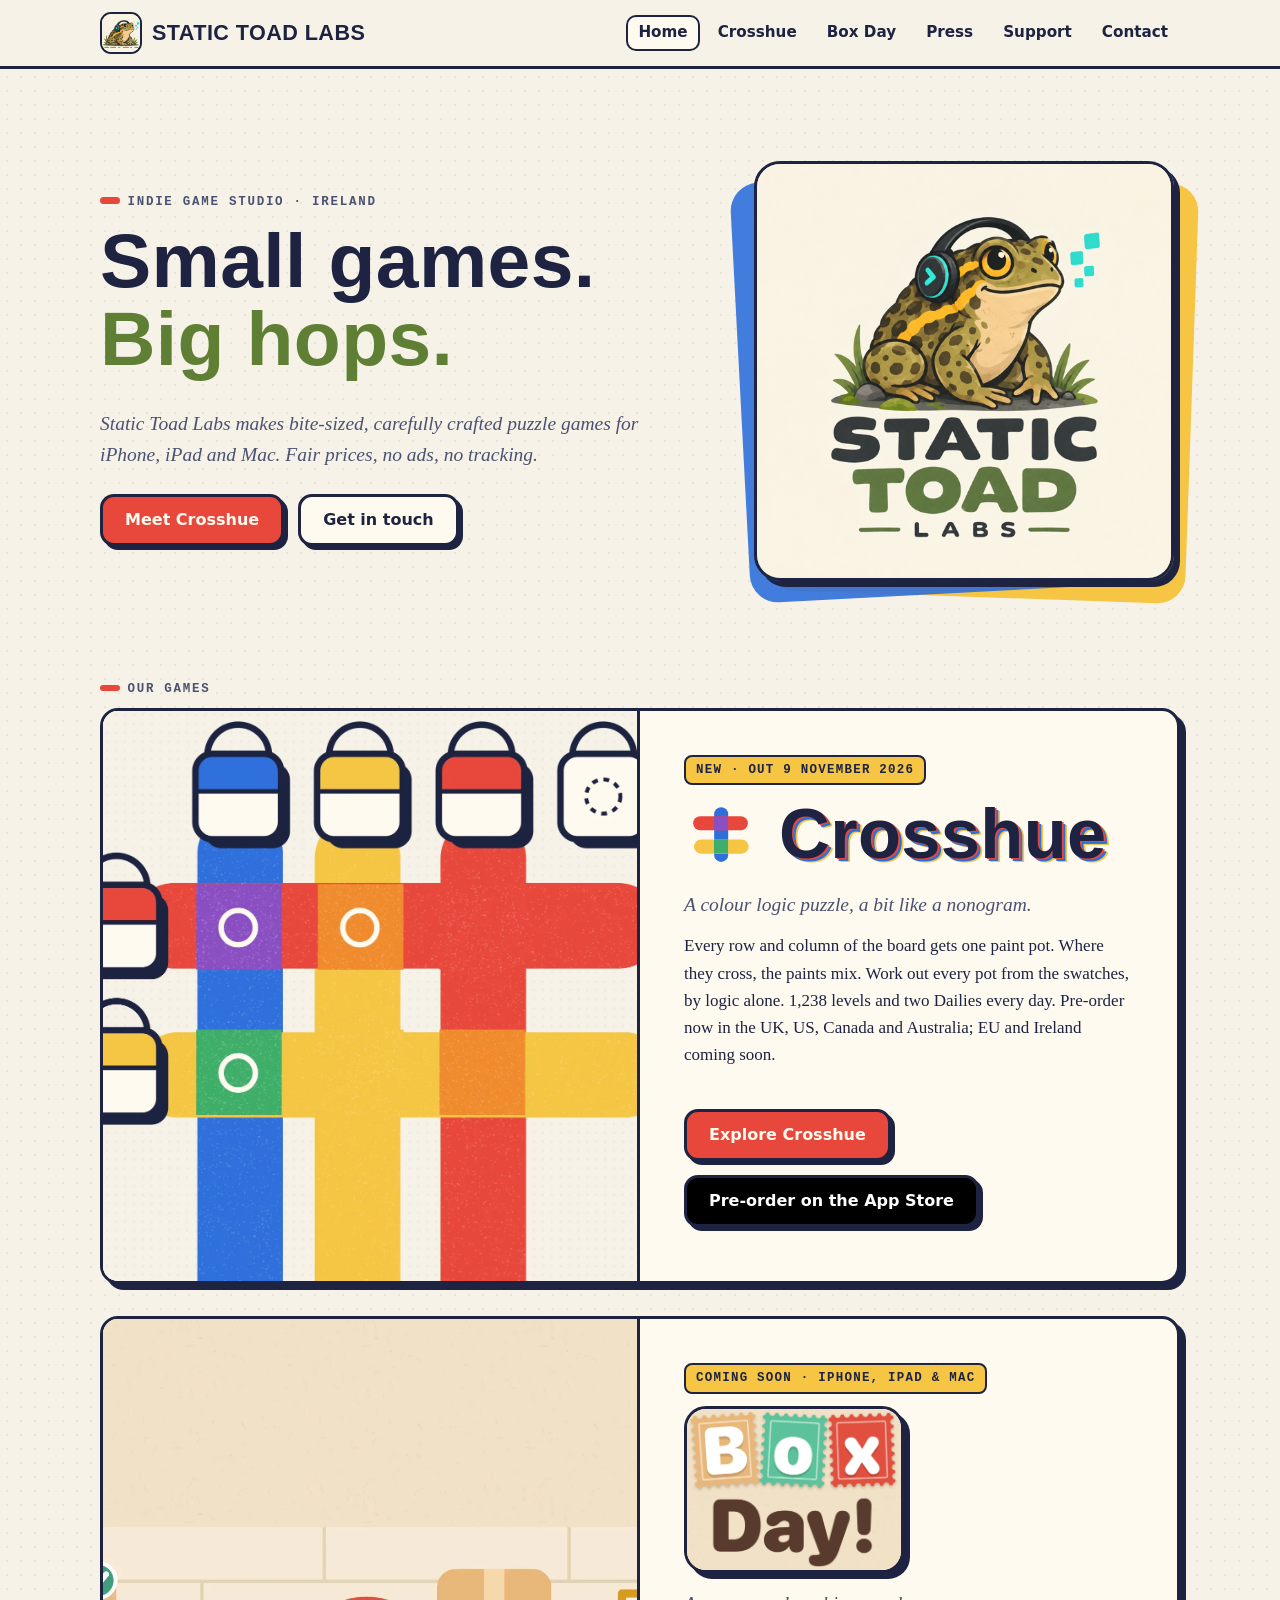
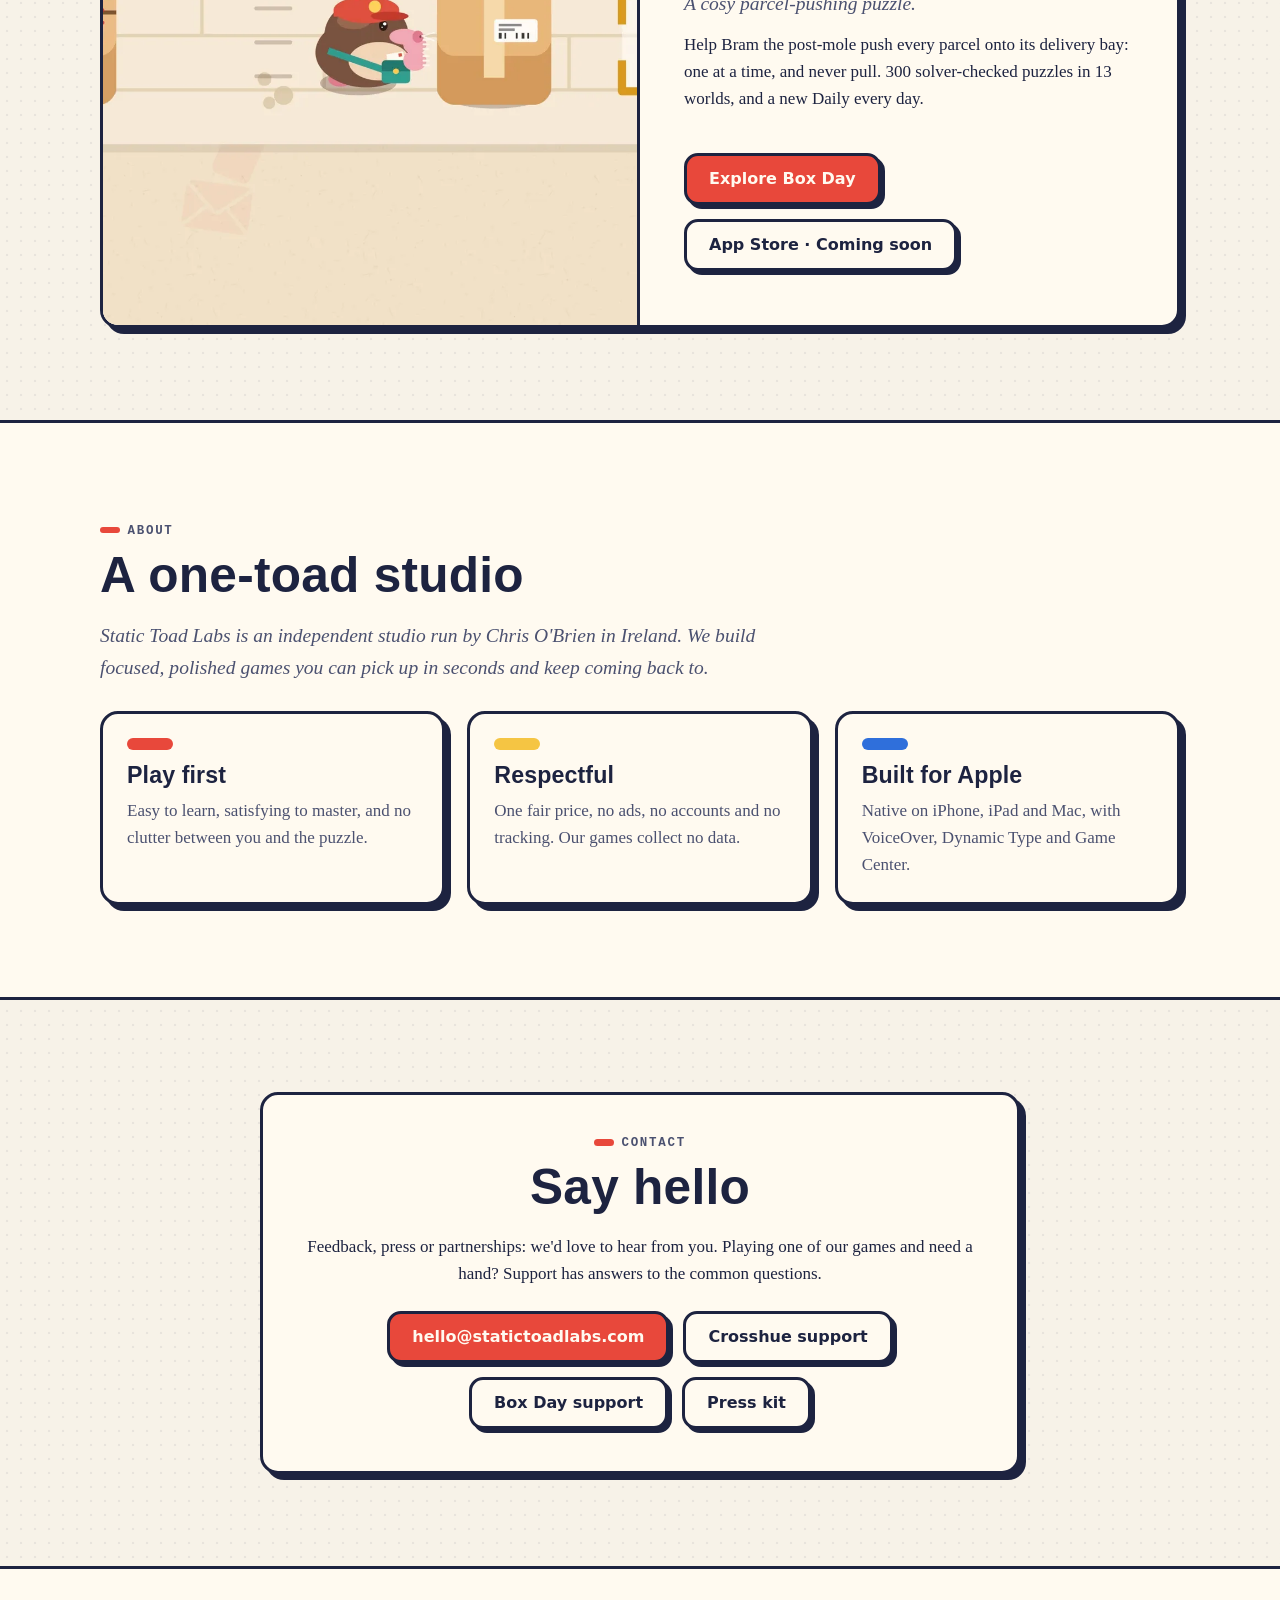
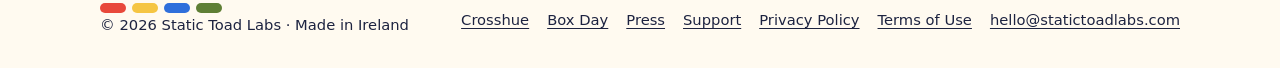
==== commit 60201b77: "Merge Chris's Box Day site update with press kit v2 and Crosshue 9 Nov pre-order wording Box Day pag" ====
--- a/index.html
+++ b/index.html
@@ -4,14 +4,14 @@
 <meta charset="utf-8">
 <meta name="viewport" content="width=device-width, initial-scale=1">
 <title>Static Toad Labs: indie puzzle games from Ireland</title>
-<meta name="description" content="Static Toad Labs is an independent iOS game studio from Ireland, making Crosshue, a crossword where the clues are colours, and Box Day!, a cosy parcel-pushing puzzle.">
+<meta name="description" content="Static Toad Labs is an independent iOS game studio from Ireland, making Crosshue, a colour logic puzzle a bit like a nonogram, and Box Day!, a cosy parcel-pushing puzzle.">
 <link rel="canonical" href="https://statictoadlabs.com/">
 <meta name="theme-color" content="#f7f2e8" media="(prefers-color-scheme: light)">
 <meta name="theme-color" content="#181b2c" media="(prefers-color-scheme: dark)">
 <meta property="og:type" content="website">
 <meta property="og:site_name" content="Static Toad Labs">
 <meta property="og:title" content="Static Toad Labs: indie puzzle games from Ireland">
-<meta property="og:description" content="Static Toad Labs is an independent iOS game studio from Ireland, making Crosshue, a crossword where the clues are colours, and Box Day!, a cosy parcel-pushing puzzle.">
+<meta property="og:description" content="Static Toad Labs is an independent iOS game studio from Ireland, making Crosshue, a colour logic puzzle a bit like a nonogram, and Box Day!, a cosy parcel-pushing puzzle.">
 <meta property="og:url" content="https://statictoadlabs.com/">
 <meta property="og:image" content="https://statictoadlabs.com/assets/img/logo-600.png">
 <meta name="twitter:card" content="summary_large_image">
@@ -44,11 +44,11 @@
 <article class="print feature">
 <a class="art" href="/crosshue/" aria-hidden="true" tabindex="-1"><picture><source srcset="/crosshue/img/header.webp" type="image/webp"><img src="/crosshue/img/header.jpg" width="2400" height="1350" alt="" loading="lazy"></picture></a>
 <div class="body">
-<span class="pill">New · Out 3 November 2026</span>
+<span class="pill">New · Out 9 November 2026</span>
 <h2 class="lockup"><svg class="mark" viewBox="0 0 100 100" aria-hidden="true"><rect x="40.8" y="12.5" width="19" height="74" rx="9.5" fill="#2f6fdb"/><rect x="12.4" y="24.6" width="74" height="19" rx="9.5" fill="#e8483b"/><rect x="13.5" y="56.3" width="74" height="19" rx="9.5" fill="#f5c543"/><rect x="40.6" y="24.9" width="19" height="19" fill="#8a4fc2"/><rect x="40.6" y="56" width="19" height="19" fill="#3fae6a"/></svg><span class="wordmark">Crosshue</span></h2>
-<p class="lede" style="margin-bottom:.6em">A crossword where the clues are colours.</p>
-<p>Every row and column of the board gets one paint pot. Where they cross, the paints mix. Work out every pot from the swatches, by logic alone. 1,238 levels and two Dailies every day.</p>
-<div class="actions"><a class="btn" href="/crosshue/">Explore Crosshue</a><span class="btn store soon" data-appstore>App Store · 3 November</span></div>
+<p class="lede" style="margin-bottom:.6em">A colour logic puzzle, a bit like a nonogram.</p>
+<p>Every row and column of the board gets one paint pot. Where they cross, the paints mix. Work out every pot from the swatches, by logic alone. 1,238 levels and two Dailies every day. Pre-order now in the UK, US, Canada and Australia; EU and Ireland coming soon.</p>
+<div class="actions"><a class="btn" href="/crosshue/">Explore Crosshue</a><a class="btn store" href="https://apps.apple.com/app/id6823928916" rel="noopener">Pre-order on the App Store</a></div>
 </div>
 </article>
 <article class="print feature" style="margin-top:32px">
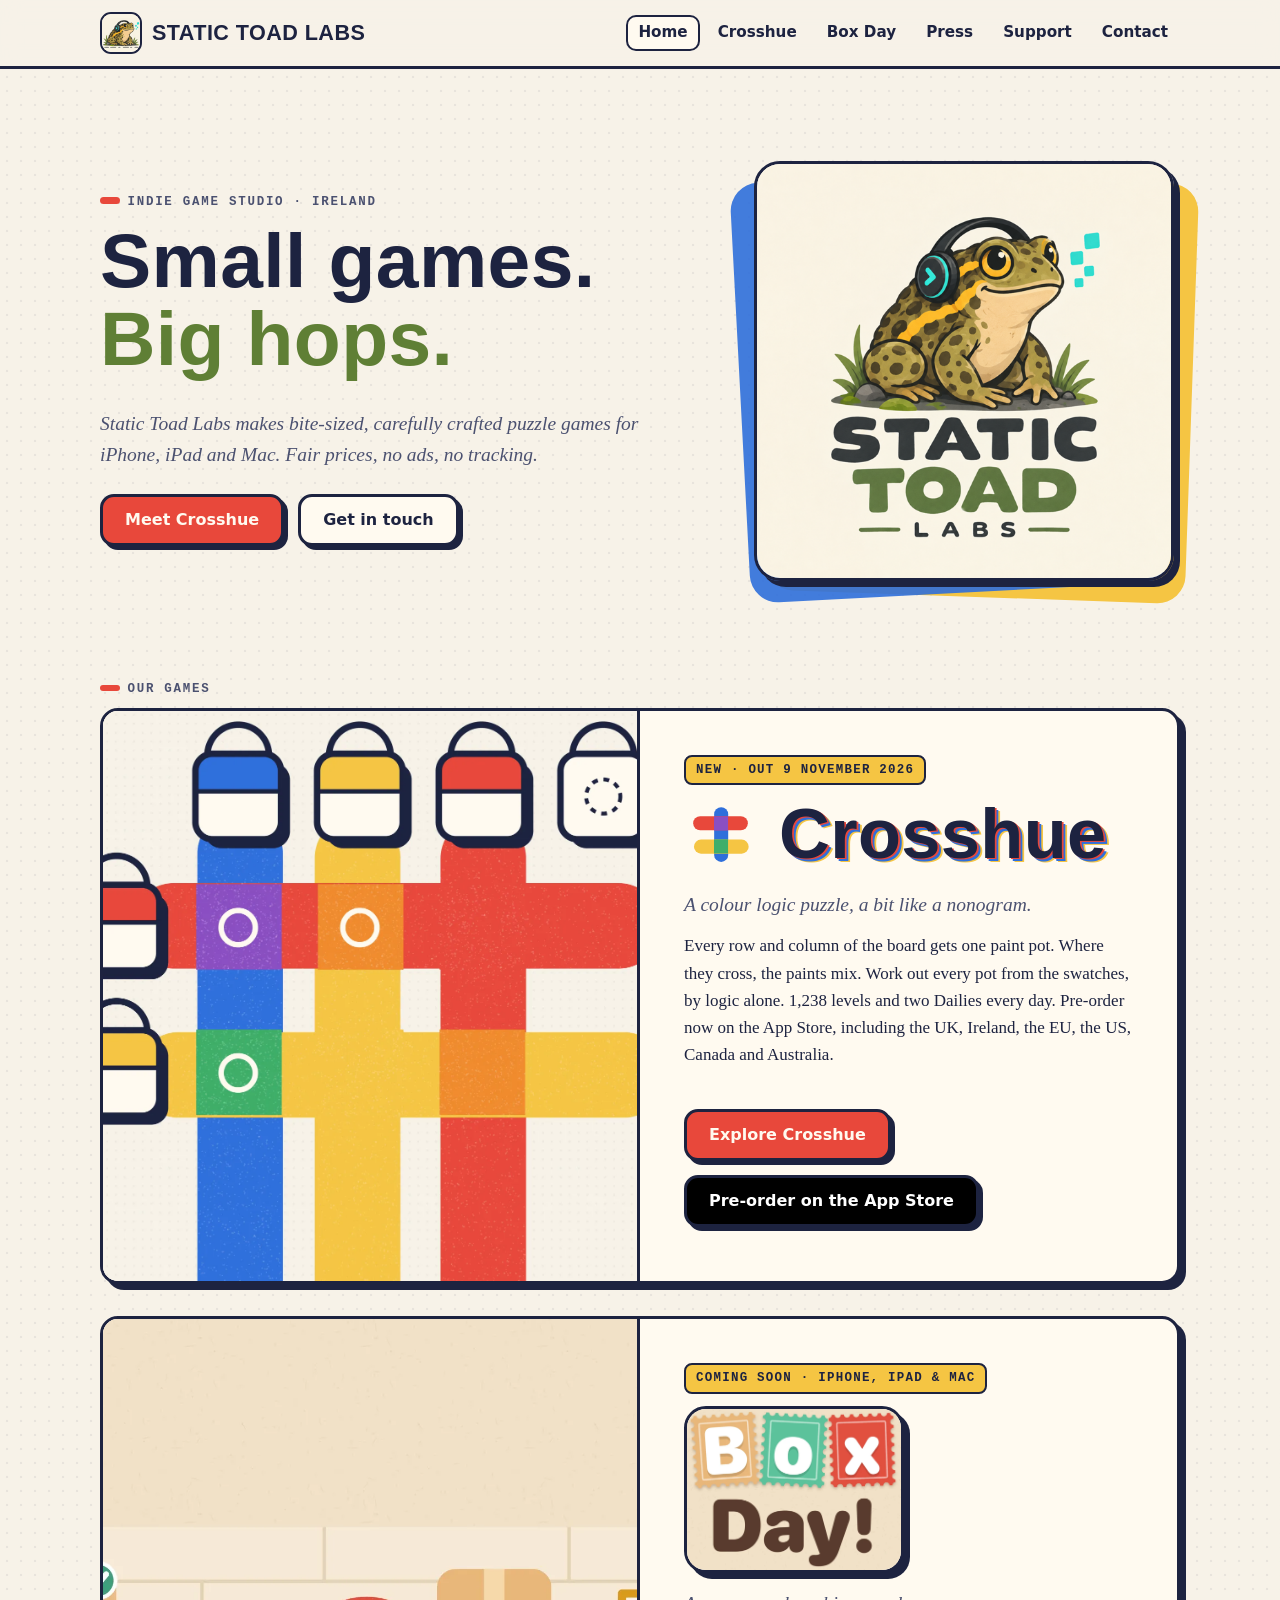
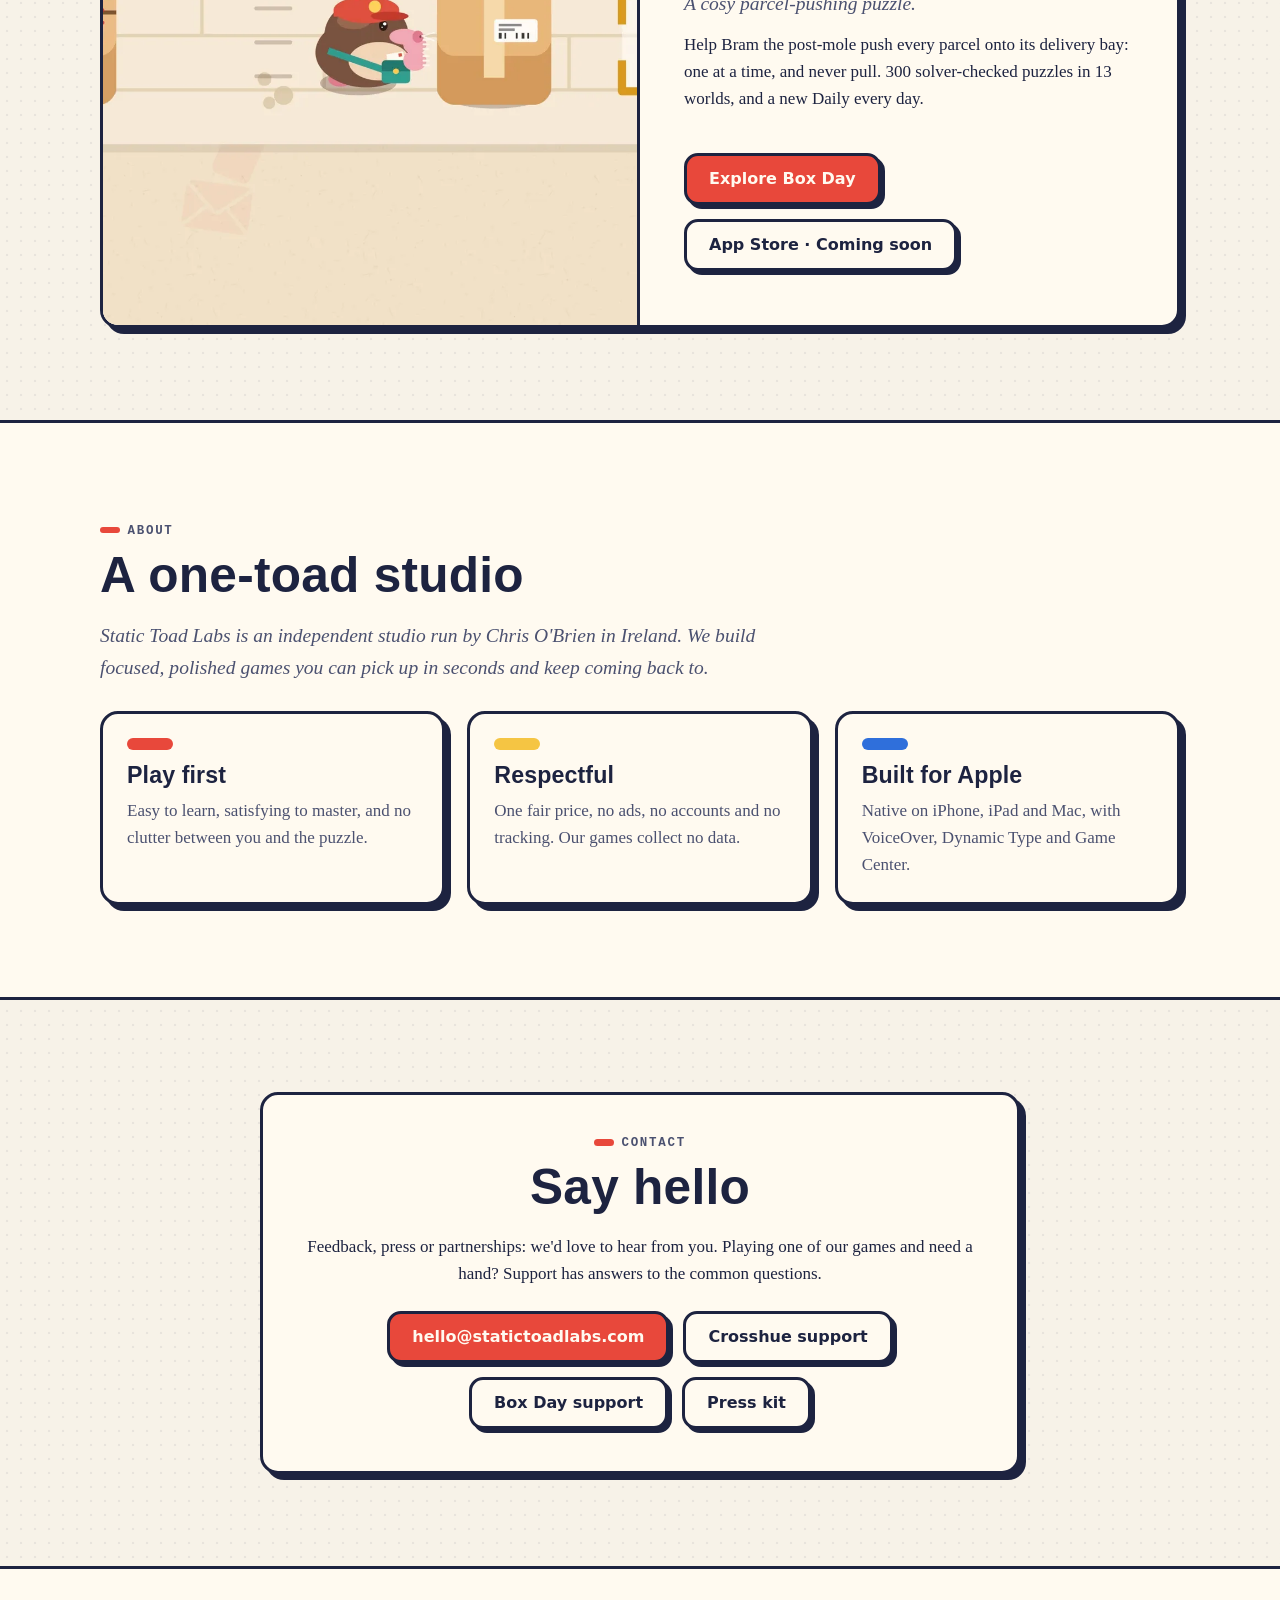
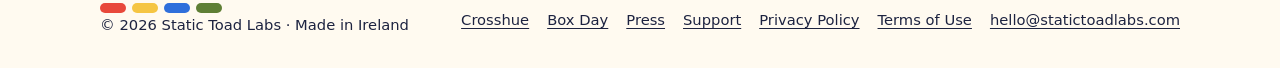
==== commit 7315c006: "Crosshue: pre-order now live in Ireland and the EU" ====
--- a/index.html
+++ b/index.html
@@ -47,7 +47,7 @@
 <span class="pill">New · Out 9 November 2026</span>
 <h2 class="lockup"><svg class="mark" viewBox="0 0 100 100" aria-hidden="true"><rect x="40.8" y="12.5" width="19" height="74" rx="9.5" fill="#2f6fdb"/><rect x="12.4" y="24.6" width="74" height="19" rx="9.5" fill="#e8483b"/><rect x="13.5" y="56.3" width="74" height="19" rx="9.5" fill="#f5c543"/><rect x="40.6" y="24.9" width="19" height="19" fill="#8a4fc2"/><rect x="40.6" y="56" width="19" height="19" fill="#3fae6a"/></svg><span class="wordmark">Crosshue</span></h2>
 <p class="lede" style="margin-bottom:.6em">A colour logic puzzle, a bit like a nonogram.</p>
-<p>Every row and column of the board gets one paint pot. Where they cross, the paints mix. Work out every pot from the swatches, by logic alone. 1,238 levels and two Dailies every day. Pre-order now in the UK, US, Canada and Australia; EU and Ireland coming soon.</p>
+<p>Every row and column of the board gets one paint pot. Where they cross, the paints mix. Work out every pot from the swatches, by logic alone. 1,238 levels and two Dailies every day. Pre-order now on the App Store, including the UK, Ireland, the EU, the US, Canada and Australia.</p>
 <div class="actions"><a class="btn" href="/crosshue/">Explore Crosshue</a><a class="btn store" href="https://apps.apple.com/app/id6823928916" rel="noopener">Pre-order on the App Store</a></div>
 </div>
 </article>
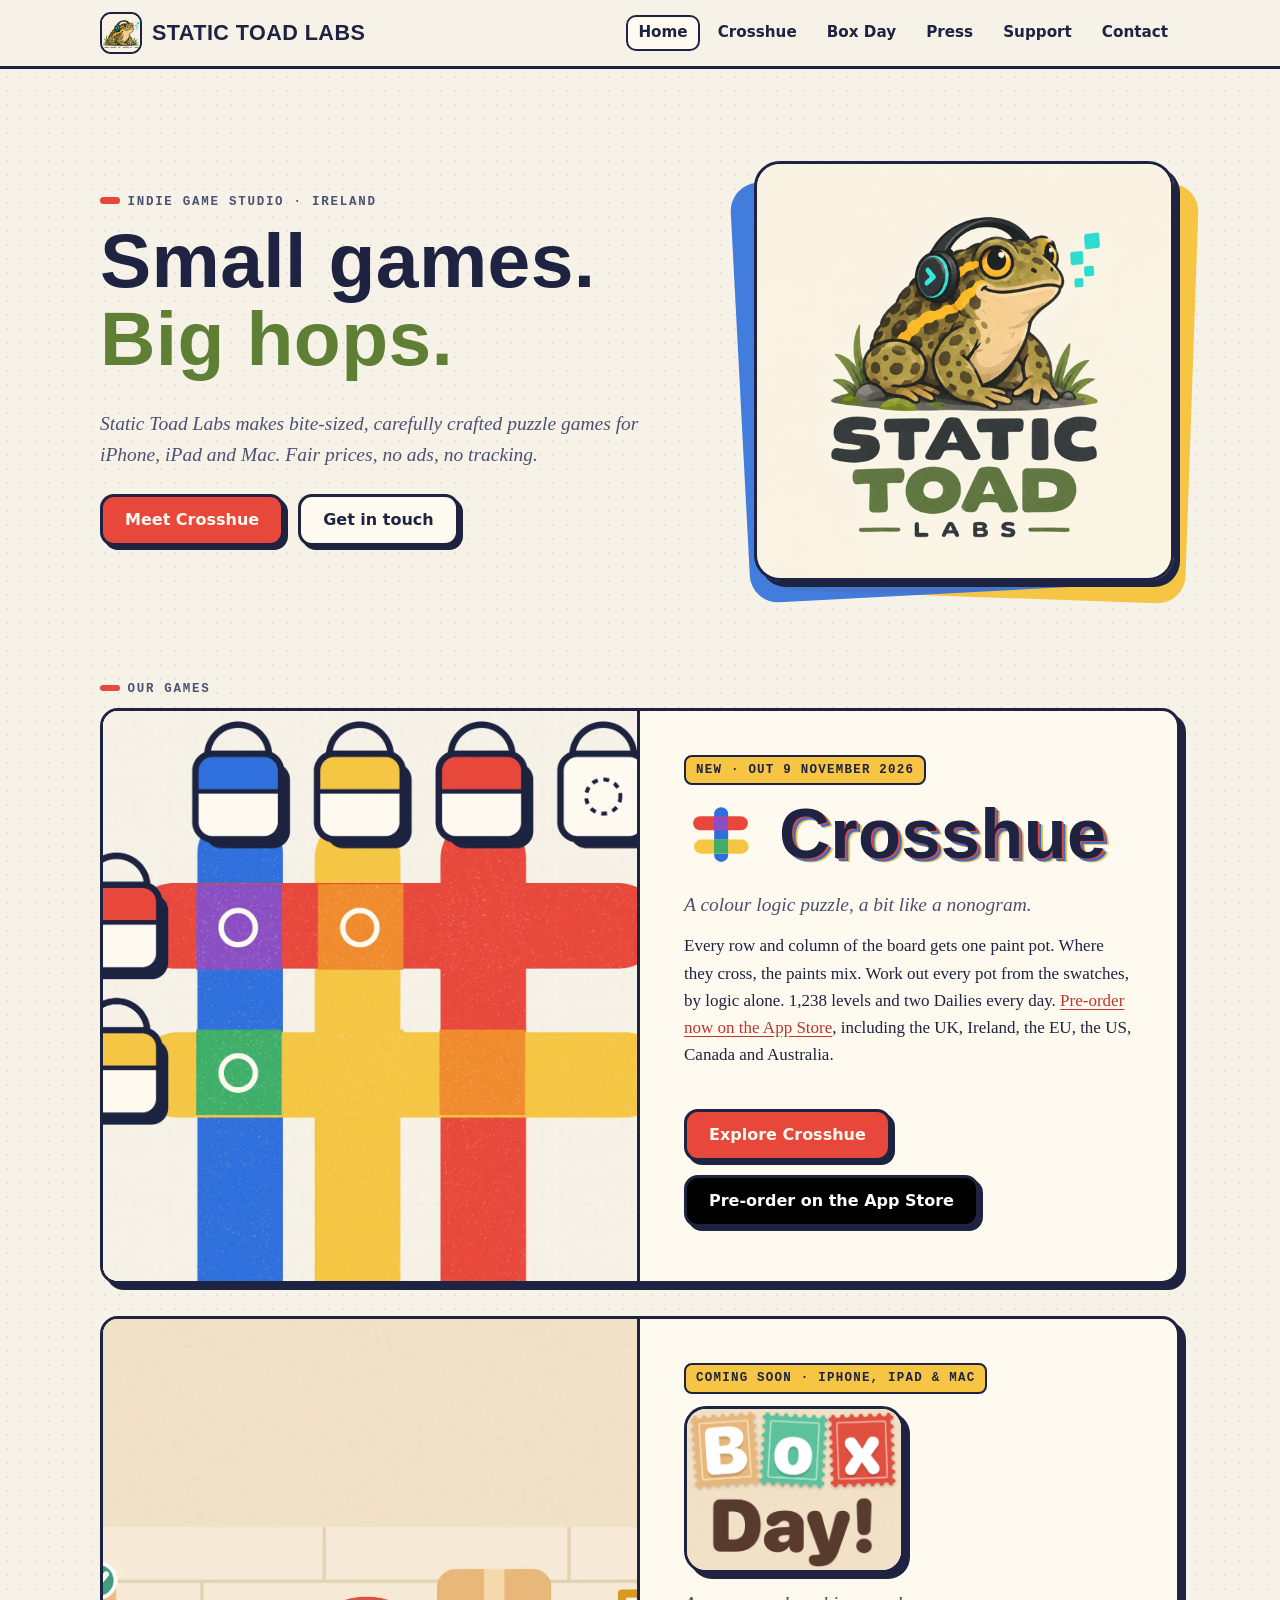
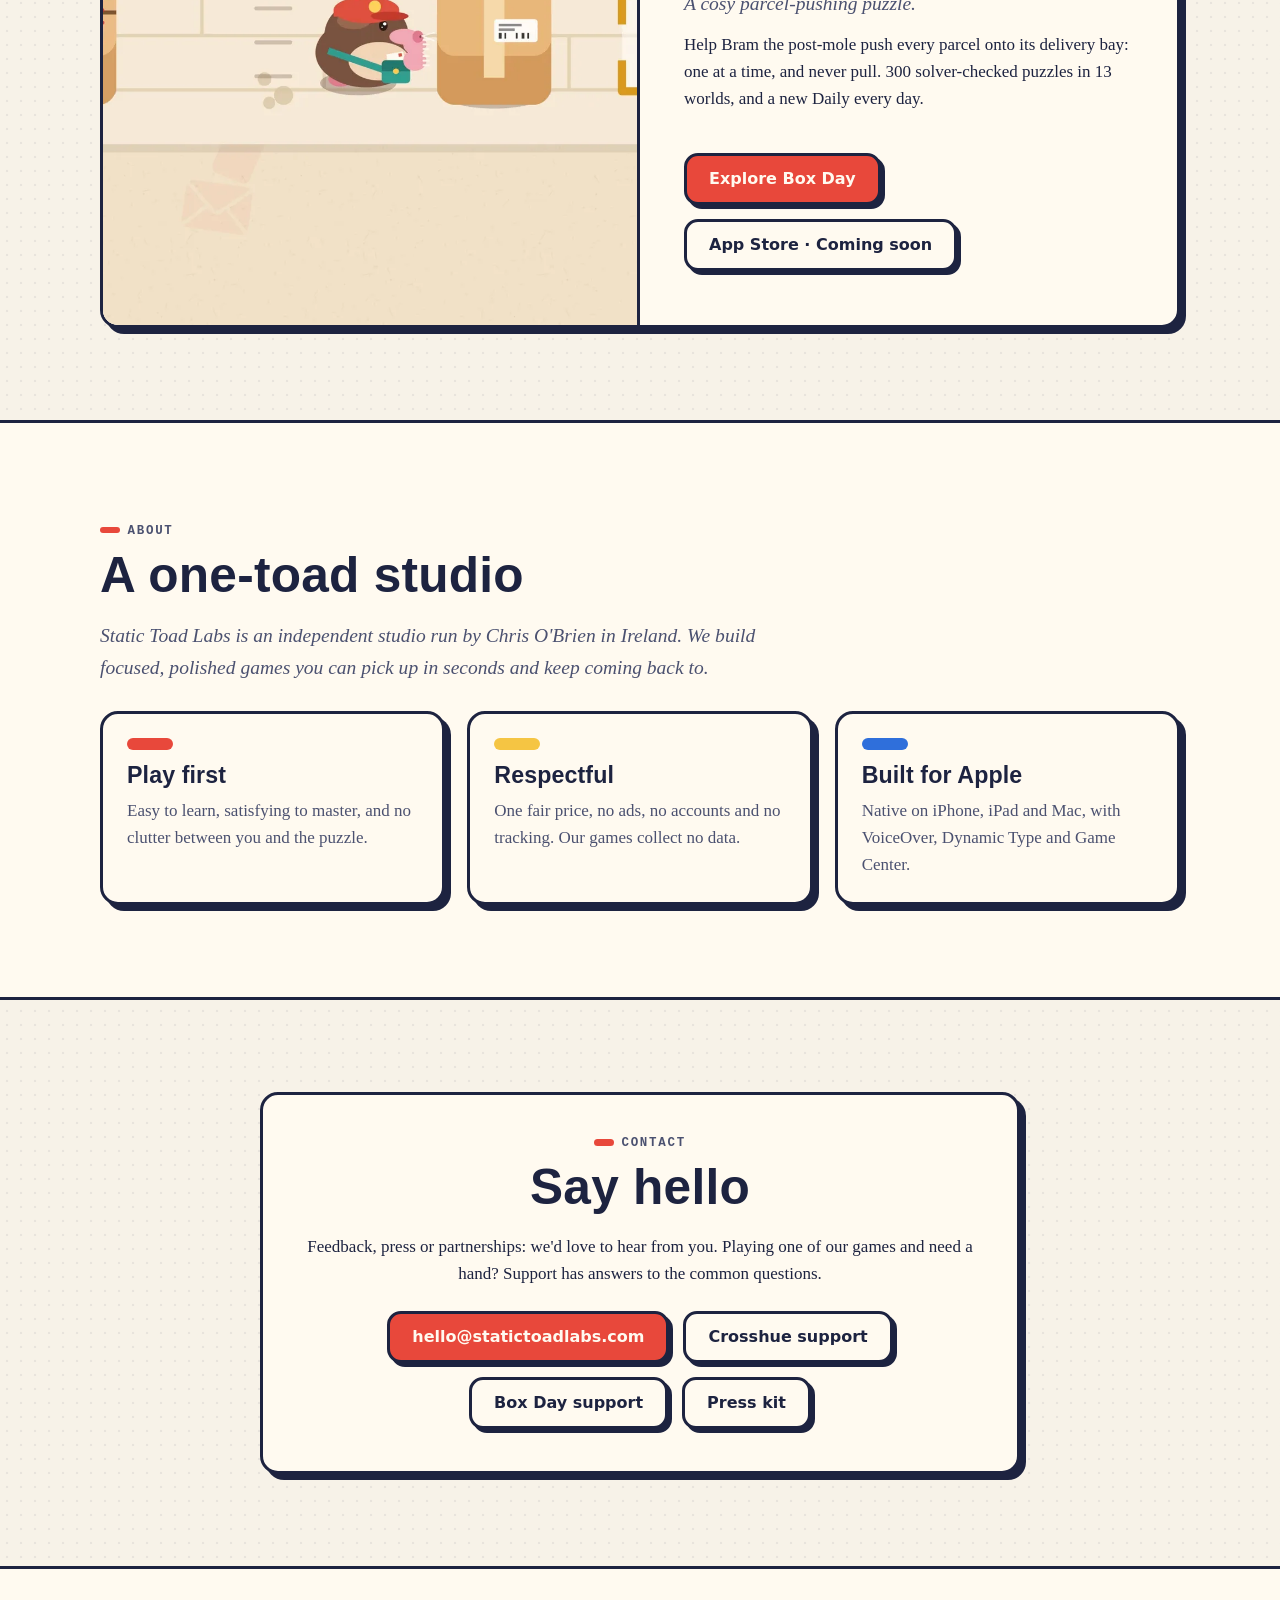
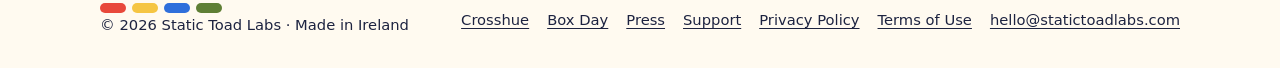
==== commit 699b7bcf: "Crosshue: link EU pre-order wording to the App Store, update press page and press kit" ====
--- a/index.html
+++ b/index.html
@@ -47,7 +47,7 @@
 <span class="pill">New · Out 9 November 2026</span>
 <h2 class="lockup"><svg class="mark" viewBox="0 0 100 100" aria-hidden="true"><rect x="40.8" y="12.5" width="19" height="74" rx="9.5" fill="#2f6fdb"/><rect x="12.4" y="24.6" width="74" height="19" rx="9.5" fill="#e8483b"/><rect x="13.5" y="56.3" width="74" height="19" rx="9.5" fill="#f5c543"/><rect x="40.6" y="24.9" width="19" height="19" fill="#8a4fc2"/><rect x="40.6" y="56" width="19" height="19" fill="#3fae6a"/></svg><span class="wordmark">Crosshue</span></h2>
 <p class="lede" style="margin-bottom:.6em">A colour logic puzzle, a bit like a nonogram.</p>
-<p>Every row and column of the board gets one paint pot. Where they cross, the paints mix. Work out every pot from the swatches, by logic alone. 1,238 levels and two Dailies every day. Pre-order now on the App Store, including the UK, Ireland, the EU, the US, Canada and Australia.</p>
+<p>Every row and column of the board gets one paint pot. Where they cross, the paints mix. Work out every pot from the swatches, by logic alone. 1,238 levels and two Dailies every day. <a href="https://apps.apple.com/app/id6823928916" rel="noopener">Pre-order now on the App Store</a>, including the UK, Ireland, the EU, the US, Canada and Australia.</p>
 <div class="actions"><a class="btn" href="/crosshue/">Explore Crosshue</a><a class="btn store" href="https://apps.apple.com/app/id6823928916" rel="noopener">Pre-order on the App Store</a></div>
 </div>
 </article>
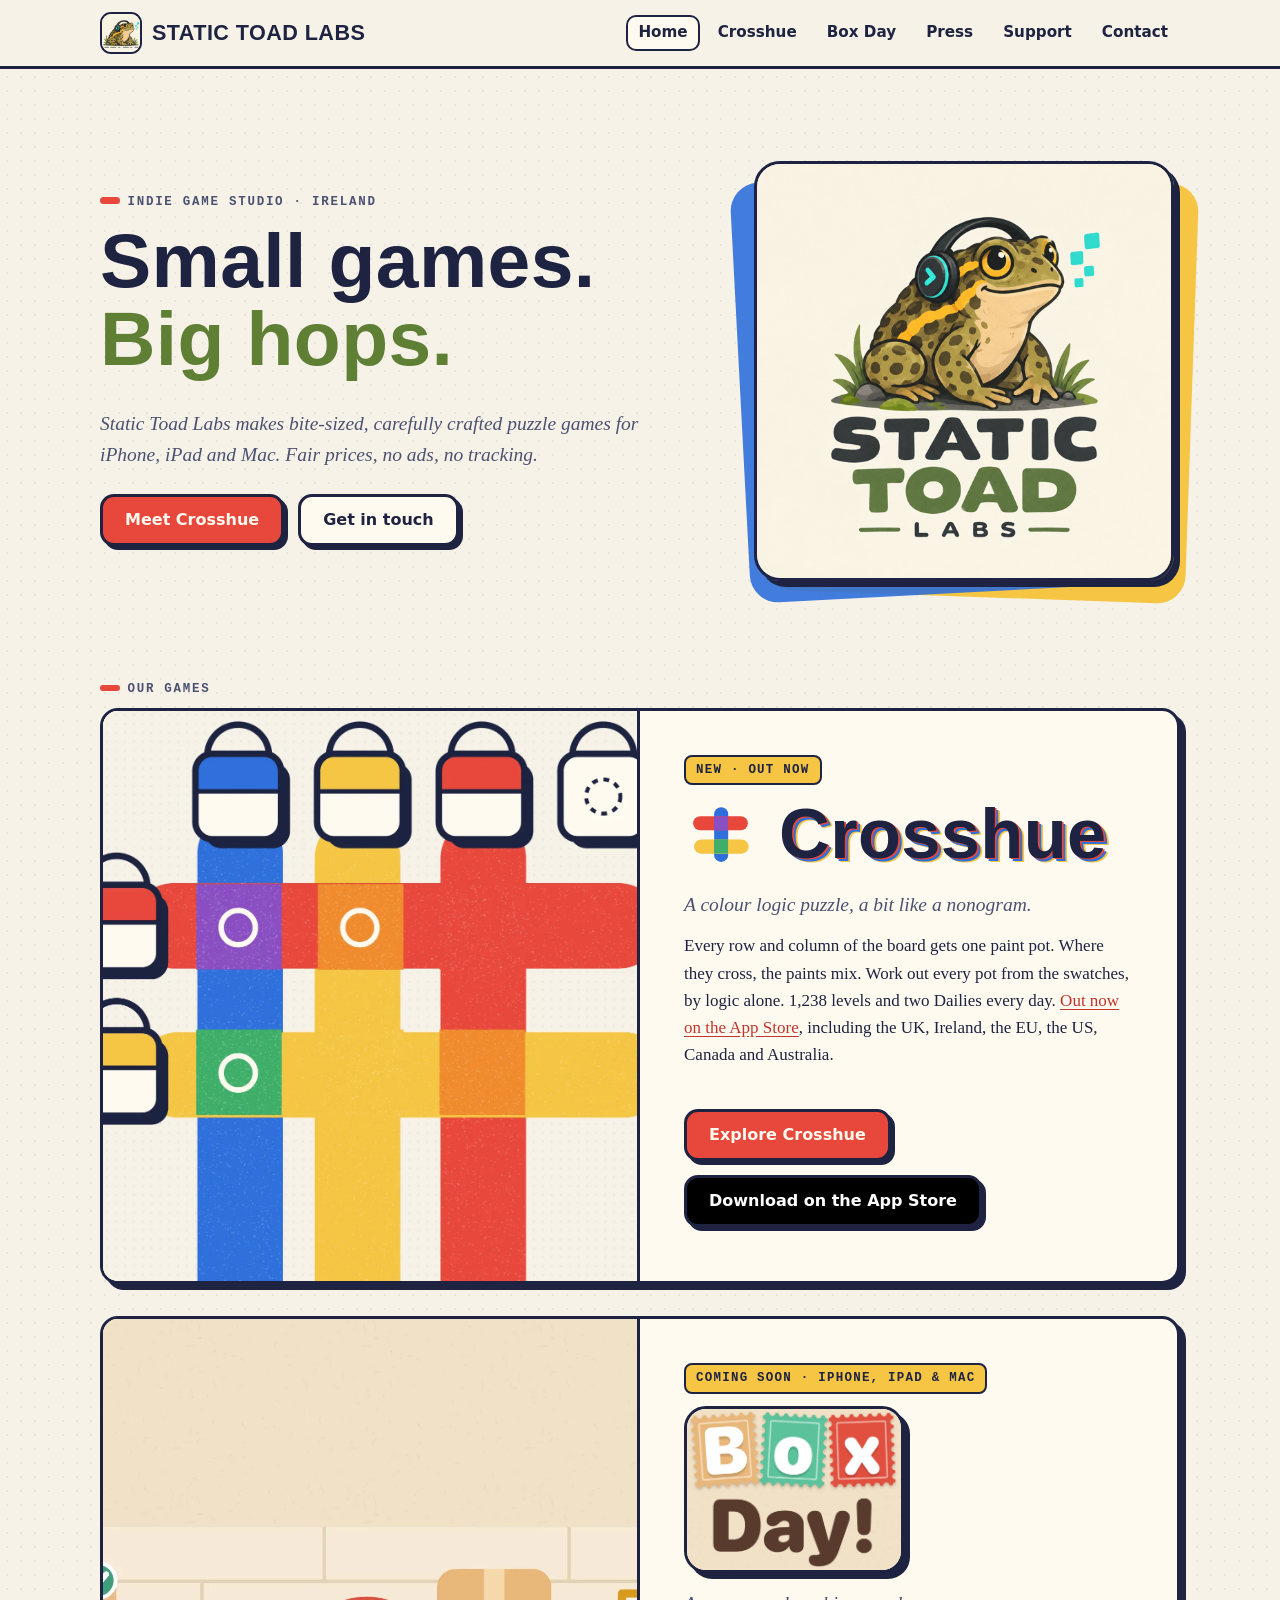
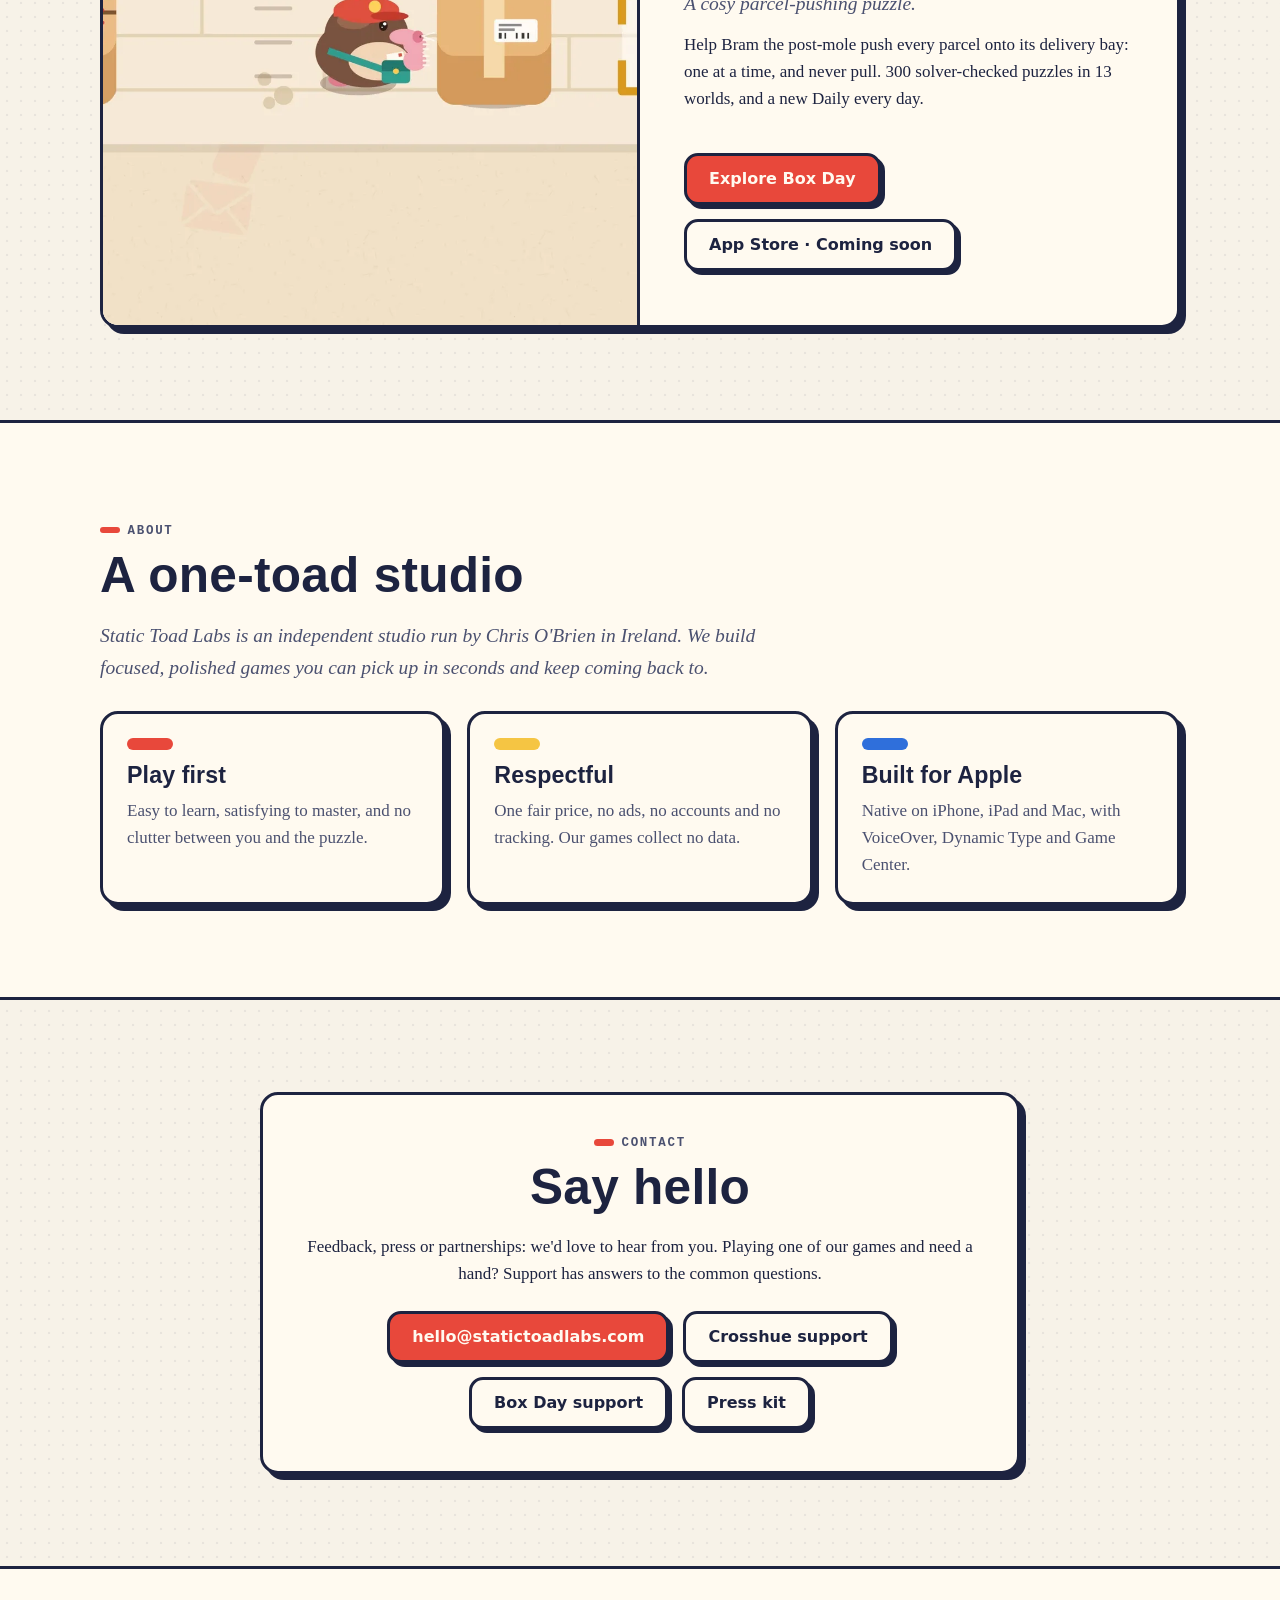
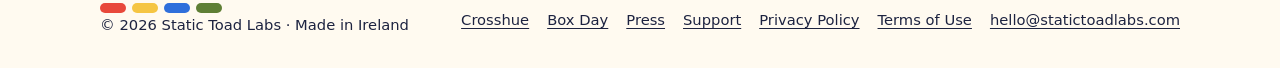
==== commit 67441017: "Crosshue: out now (launch day wording, store buttons say Download)" ====
--- a/index.html
+++ b/index.html
@@ -44,11 +44,11 @@
 <article class="print feature">
 <a class="art" href="/crosshue/" aria-hidden="true" tabindex="-1"><picture><source srcset="/crosshue/img/header.webp" type="image/webp"><img src="/crosshue/img/header.jpg" width="2400" height="1350" alt="" loading="lazy"></picture></a>
 <div class="body">
-<span class="pill">New · Out 9 November 2026</span>
+<span class="pill">New · Out now</span>
 <h2 class="lockup"><svg class="mark" viewBox="0 0 100 100" aria-hidden="true"><rect x="40.8" y="12.5" width="19" height="74" rx="9.5" fill="#2f6fdb"/><rect x="12.4" y="24.6" width="74" height="19" rx="9.5" fill="#e8483b"/><rect x="13.5" y="56.3" width="74" height="19" rx="9.5" fill="#f5c543"/><rect x="40.6" y="24.9" width="19" height="19" fill="#8a4fc2"/><rect x="40.6" y="56" width="19" height="19" fill="#3fae6a"/></svg><span class="wordmark">Crosshue</span></h2>
 <p class="lede" style="margin-bottom:.6em">A colour logic puzzle, a bit like a nonogram.</p>
-<p>Every row and column of the board gets one paint pot. Where they cross, the paints mix. Work out every pot from the swatches, by logic alone. 1,238 levels and two Dailies every day. <a href="https://apps.apple.com/app/id6823928916" rel="noopener">Pre-order now on the App Store</a>, including the UK, Ireland, the EU, the US, Canada and Australia.</p>
-<div class="actions"><a class="btn" href="/crosshue/">Explore Crosshue</a><a class="btn store" href="https://apps.apple.com/app/id6823928916" rel="noopener">Pre-order on the App Store</a></div>
+<p>Every row and column of the board gets one paint pot. Where they cross, the paints mix. Work out every pot from the swatches, by logic alone. 1,238 levels and two Dailies every day. <a href="https://apps.apple.com/app/id6823928916" rel="noopener">Out now on the App Store</a>, including the UK, Ireland, the EU, the US, Canada and Australia.</p>
+<div class="actions"><a class="btn" href="/crosshue/">Explore Crosshue</a><a class="btn store" href="https://apps.apple.com/app/id6823928916" rel="noopener">Download on the App Store</a></div>
 </div>
 </article>
 <article class="print feature" style="margin-top:32px">
